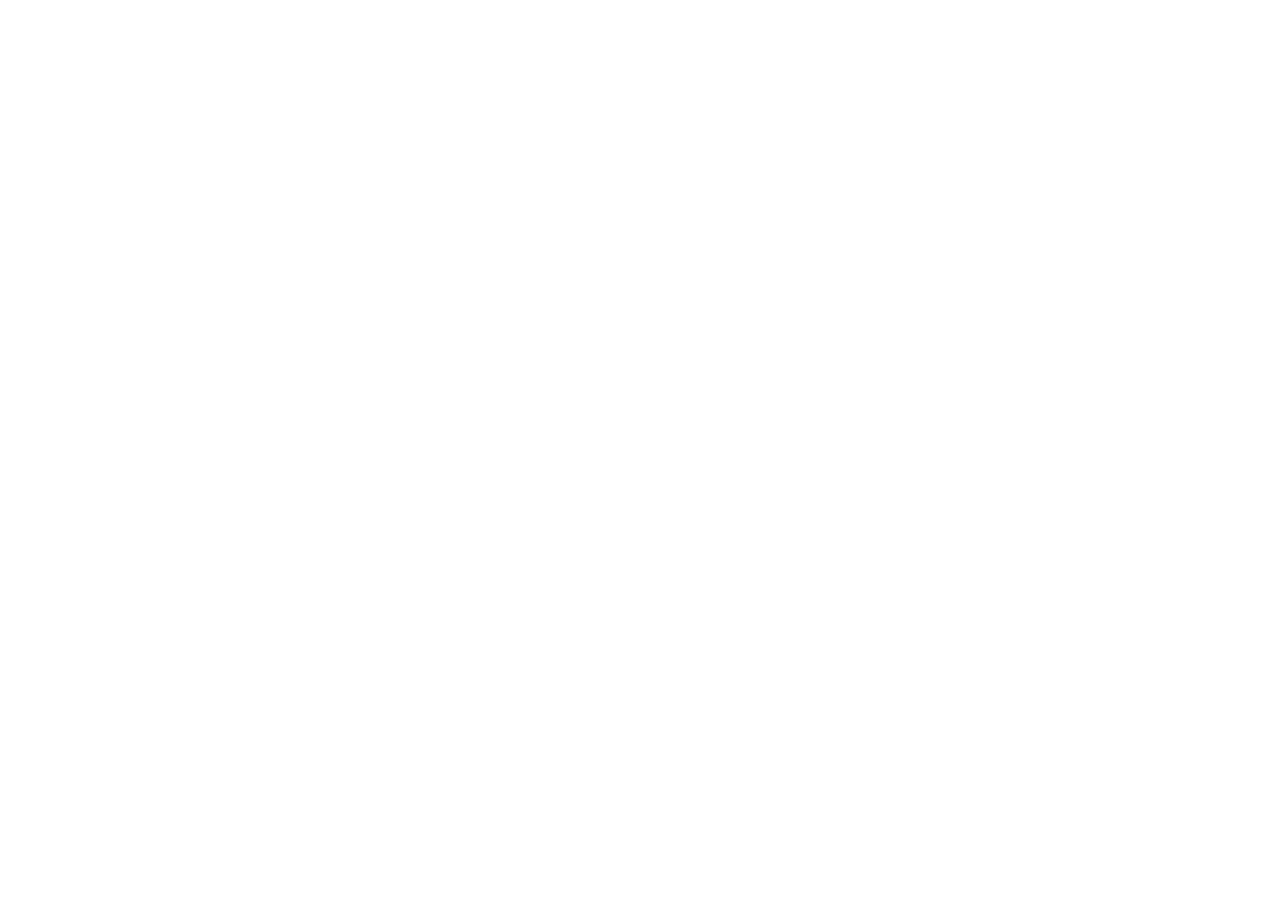
==== index.html @ f0f082a5 "spck" ====
<!DOCTYPE html>
<html lang="en">

<head>
    <meta charset="UTF-8">
    <meta name="viewport" content="width=device-width, initial-scale=1.0">
    <title>Document</title>
</head>

<body>
    <div>

    </div>
</body>

</html>
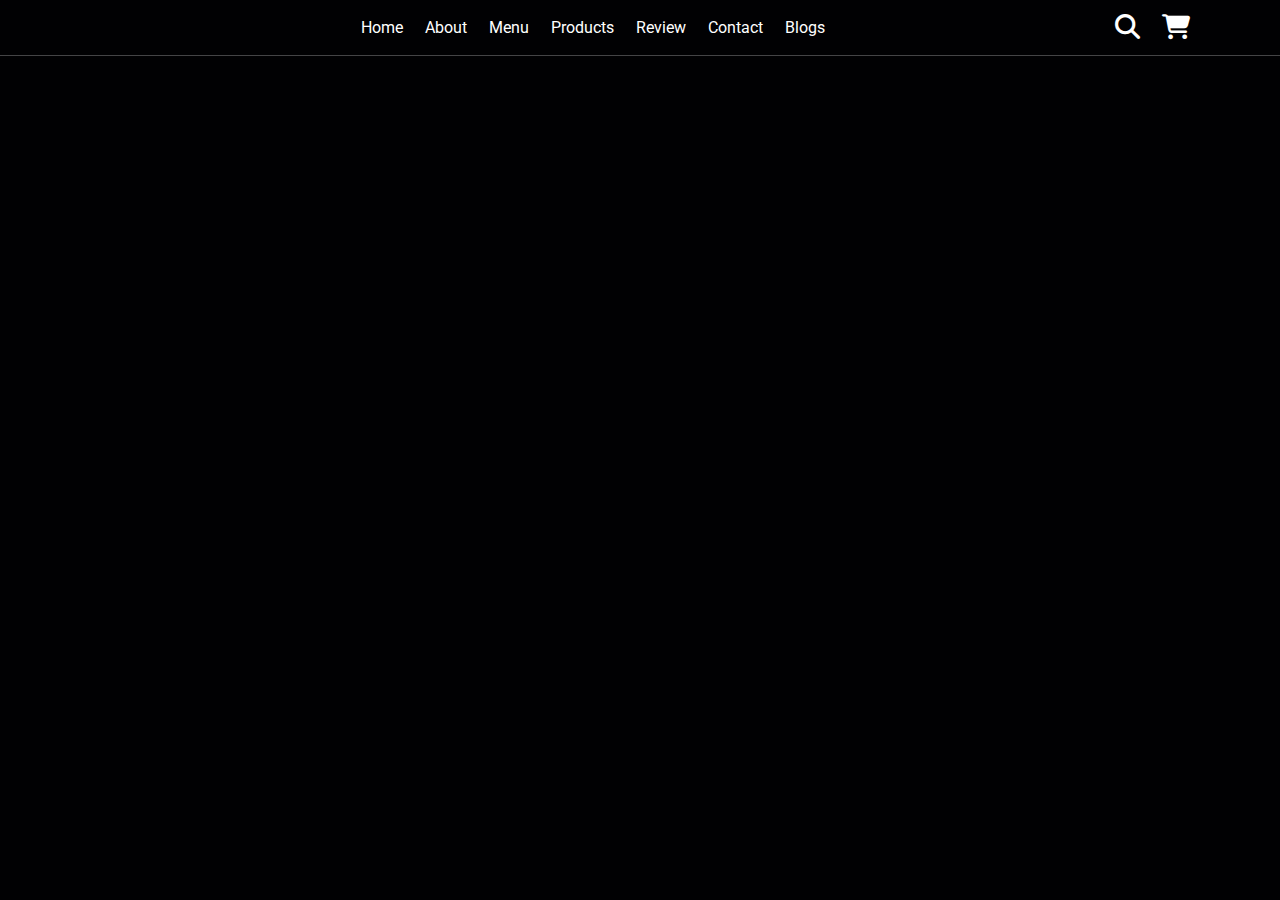
==== commit 16f14eb7: "spck" ====
--- a/index.html
+++ b/index.html
@@ -5,12 +5,70 @@
     <meta charset="UTF-8">
     <meta name="viewport" content="width=device-width, initial-scale=1.0">
     <title>Document</title>
+    <link rel="stylesheet" href="https://cdnjs.cloudflare.com/ajax/libs/font-awesome/6.4.2/css/all.min.css">
+    <link rel="stylesheet" href="/styles/index.css">
 </head>
 
 <body>
-    <div>
-
-    </div>
+    <header class="header">
+        <a href="#" class="logo">
+            <img src="#" alt="">
+        </a>
+        <nav class="navbar">
+            <a href="#home">home</a>
+            <a href="#about">about</a>
+            <a href="#menu">menu</a>
+            <a href="#products">products</a>
+            <a href="#review">review</a>
+            <a href="#contact">contact</a>
+            <a href="#blogs">blogs</a>
+        </nav>
+        <div class="icons">
+            <div class="fas fa-search" id="search-btn"></div>
+            <div class="fas fa-shopping-cart" id="cart-btn"></div>
+            <div class="fas fa-bars" id="menu-btn"></div>
+        </div>
+        <div class="search-form">
+            <input type="search" id="search-box" placeholder="search here...">
+            <label for="search-box" class="fas fa-search"></label>
+        </div>
+        <div class="cart-items-container">
+            <div class="cart-items">
+                <span class="fas fa-times"></span>
+                <img src="/images/" alt="">
+                <div class="content">
+                    <h3>cart item 01</h3>
+                    <div class="price">$15.99/-</div>
+                </div>
+            </div>
+            <div class="cart-items">
+                <span class="fas fa-times"></span>
+                <img src="#" alt="">
+                <div class="content">
+                    <h3>cart item 02</h3>
+                    <div class="price">$15.99/-</div>
+                </div>
+            </div>
+            <div class="cart-items">
+                <span class="fas fa-times"></span>
+                <img src="#" alt="">
+                <div class="content">
+                    <h3>cart item 03</h3>
+                    <div class="price">$15.99/-</div>
+                </div>
+            </div>
+            <div class="cart-items">
+                <span class="fas fa-times"></span>
+                <img src="#" alt="">
+                <div class="content">
+                    <h3>cart item 04</h3>
+                    <div class="price">$15.99/-</div>
+                </div>
+            </div>
+            <a href="#" class="btn">checkout now</a>
+        </div>
+    </header>
+    <script src="/js/main.js"></script>
 </body>
 
 </html>--- a/styles/index.css
+++ b/styles/index.css
@@ -0,0 +1,238 @@
+@import url('https://fonts.googleapis.com/css2?family=Nunito:wght@200;300;400;600;700&family=Roboto:wght@100;300;400;500;700&display=swap');
+
+:root {
+    --main-color: #d3ad7f;
+    --black: #13131a;
+    --bg: #010103;
+    --border: 1px solid rgba(225, 225, 225, .3);
+}
+
+* {
+    font-family: 'Roboto', sans-serif;
+    margin: 0;
+    padding: 0;
+    box-sizing: border-box;
+    outline: none;
+    border: none;
+    text-decoration: none;
+    text-transform: capitalize;
+    transition: .2s linear;
+}
+
+html {
+    font-size: 62.5%;
+    overflow-x: hidden;
+    scroll-padding-top: 9rem;
+    scroll-behavior: smooth;
+}
+
+html::-webkit-scrollbar {
+    width: .8rem;
+}
+
+html::-webkit-scrollbar-track {
+    background: transparent;
+}
+
+html::-webkit-scrollbar-thumb {
+    background: #fff;
+    border-radius: 5rem;
+}
+
+body {
+    background: var(--bg);
+}
+
+.btn {
+    margin-top: 1rem;
+    display: inline-block;
+    padding: .9rem 3rem;
+    font-size: 1.7rem;
+    color: #fff;
+    background: var(--main-color);
+    cursor: pointer;
+}
+
+.btn:hover {
+    letter-spacing: .2rem;
+}
+
+.header {
+    background: var(--bg);
+    display: flex;
+    align-items: center;
+    justify-content: space-between;
+    padding: 1.5rem 7%;
+    border-bottom: var(--border);
+    position: fixed;
+    top: 0;
+    left: 0;
+    right: 0;
+    z-index: 1000;
+}
+
+.header .logo img {
+    height: 6rem;
+}
+
+
+.header .navbar a {
+    margin: 0 1rem;
+    font-size: 1.6rem;
+    color: #fff;
+}
+
+.header .navbar a:hover {
+    color: var(--main-color);
+    border-bottom: .1rem solid var(--main-color);
+    padding-bottom: .5rem;
+}
+
+.header .icons div {
+    color: #fff;
+    cursor: pointer;
+    font-size: 2.5rem;
+    margin-left: 2rem;
+}
+
+.header .icons div:hover {
+    color: var(--main-color);
+}
+
+#menu-btn {
+    display: none;
+}
+
+.header .search-form {
+    position: absolute;
+    top: 115%;
+    right: 7%;
+    background: #fff;
+    width: 50rem;
+    height: 5rem;
+    display: flex;
+    align-items: center;
+    transform: scaleY(0);
+    transform-origin: top;
+}
+
+.header .search-form.active {
+    transform: scaleY(1);
+}
+
+.header .search-form input {
+    height: 100%;
+    width: 100%;
+    font-size: 1.6rem;
+    color: var(--black);
+    padding: 1rem;
+    text-transform: none;
+}
+
+.header .search-form label {
+    cursor: pointer;
+    font-size: 2.2rem;
+    margin-right: 1.5rem;
+    color: var(--black);
+}
+
+.header .search-form label:hover {
+    color: var(--main-color);
+}
+
+.header .cart-items-container {
+    position: absolute;
+    top: 100%;
+    right: -100%;
+    height: calc(100vh - 9.5rem);
+    width: 35rem;
+    background: #fff;
+    padding: 0 1.5rem;
+}
+
+.header .cart-items-container.active {
+    right: 0;
+}
+
+.header .cart-items-container .cart-item {
+    position: relative;
+    margin: 2rem 0;
+    display: flex;
+    align-items: center;
+    gap: 1.5rem;
+}
+
+.header .cart-items-container .cart-item .fa-times {
+    position: absolute;
+    top: 1rem;
+    right: 1rem;
+    font-size: 2rem;
+    cursor: pointer;
+    color: var(--black);
+}
+
+.header .cart-items-container .cart-item .fa-times:hover {
+    color: var(--main-color);
+}
+
+.header .cart-items-container .cart-item img {
+    height: 7rem;
+}
+
+.header .cart-items-container .cart-item .content h3 {
+    font-size: 2rem;
+    color: var(--black);
+    padding-bottom: .5rem;
+}
+
+.header .cart-items-container .cart-item .content .price {
+    font-size: 1.5rem;
+    color: var(--main-color);
+}
+
+.header .cart-items-container .btn {
+    width: 100%;
+    text-align: center;
+}
+
+@media (max-width:991px) {
+    html {
+        font-size: 55%;
+    }
+
+    .header {
+        padding: 1.5rem 2rem;
+    }
+}
+
+@media (max-width:991px) {
+    #menu-btn {
+        display: inline-block;
+    }
+
+    .header .navbar {
+        position: absolute;
+        top: 100%;
+        right: -100%;
+        background: #fff;
+        width: 30rem;
+        height: calc(100vh - 9.5rem);
+    }
+
+    .header .navbar.active {
+        right: 0;
+    }
+
+    .header .navbar a {
+        color: var(--black);
+        display: block;
+        margin: 1.5rem;
+        padding: .5rem;
+        font-size: 2rem;
+    }
+
+    .header .search-form {
+        width: 90%;
+        right: 2rem;
+    }
+}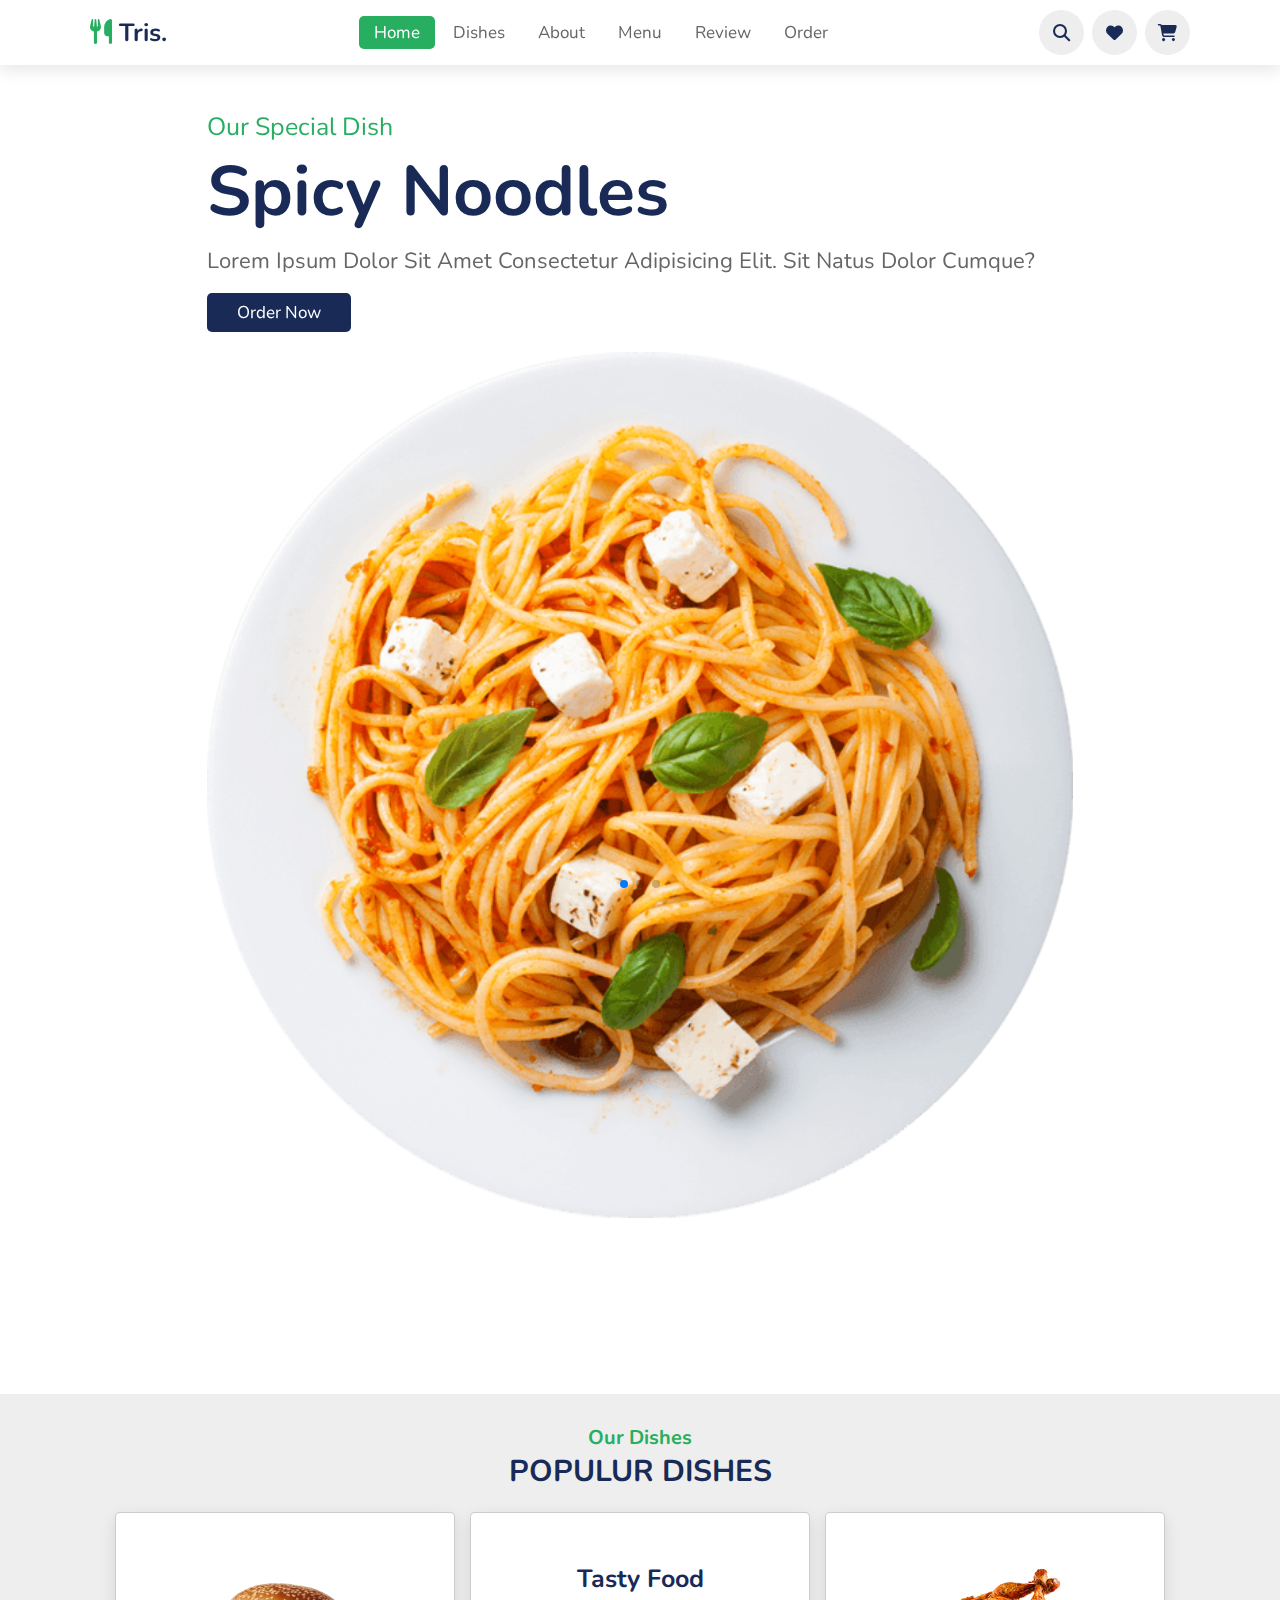
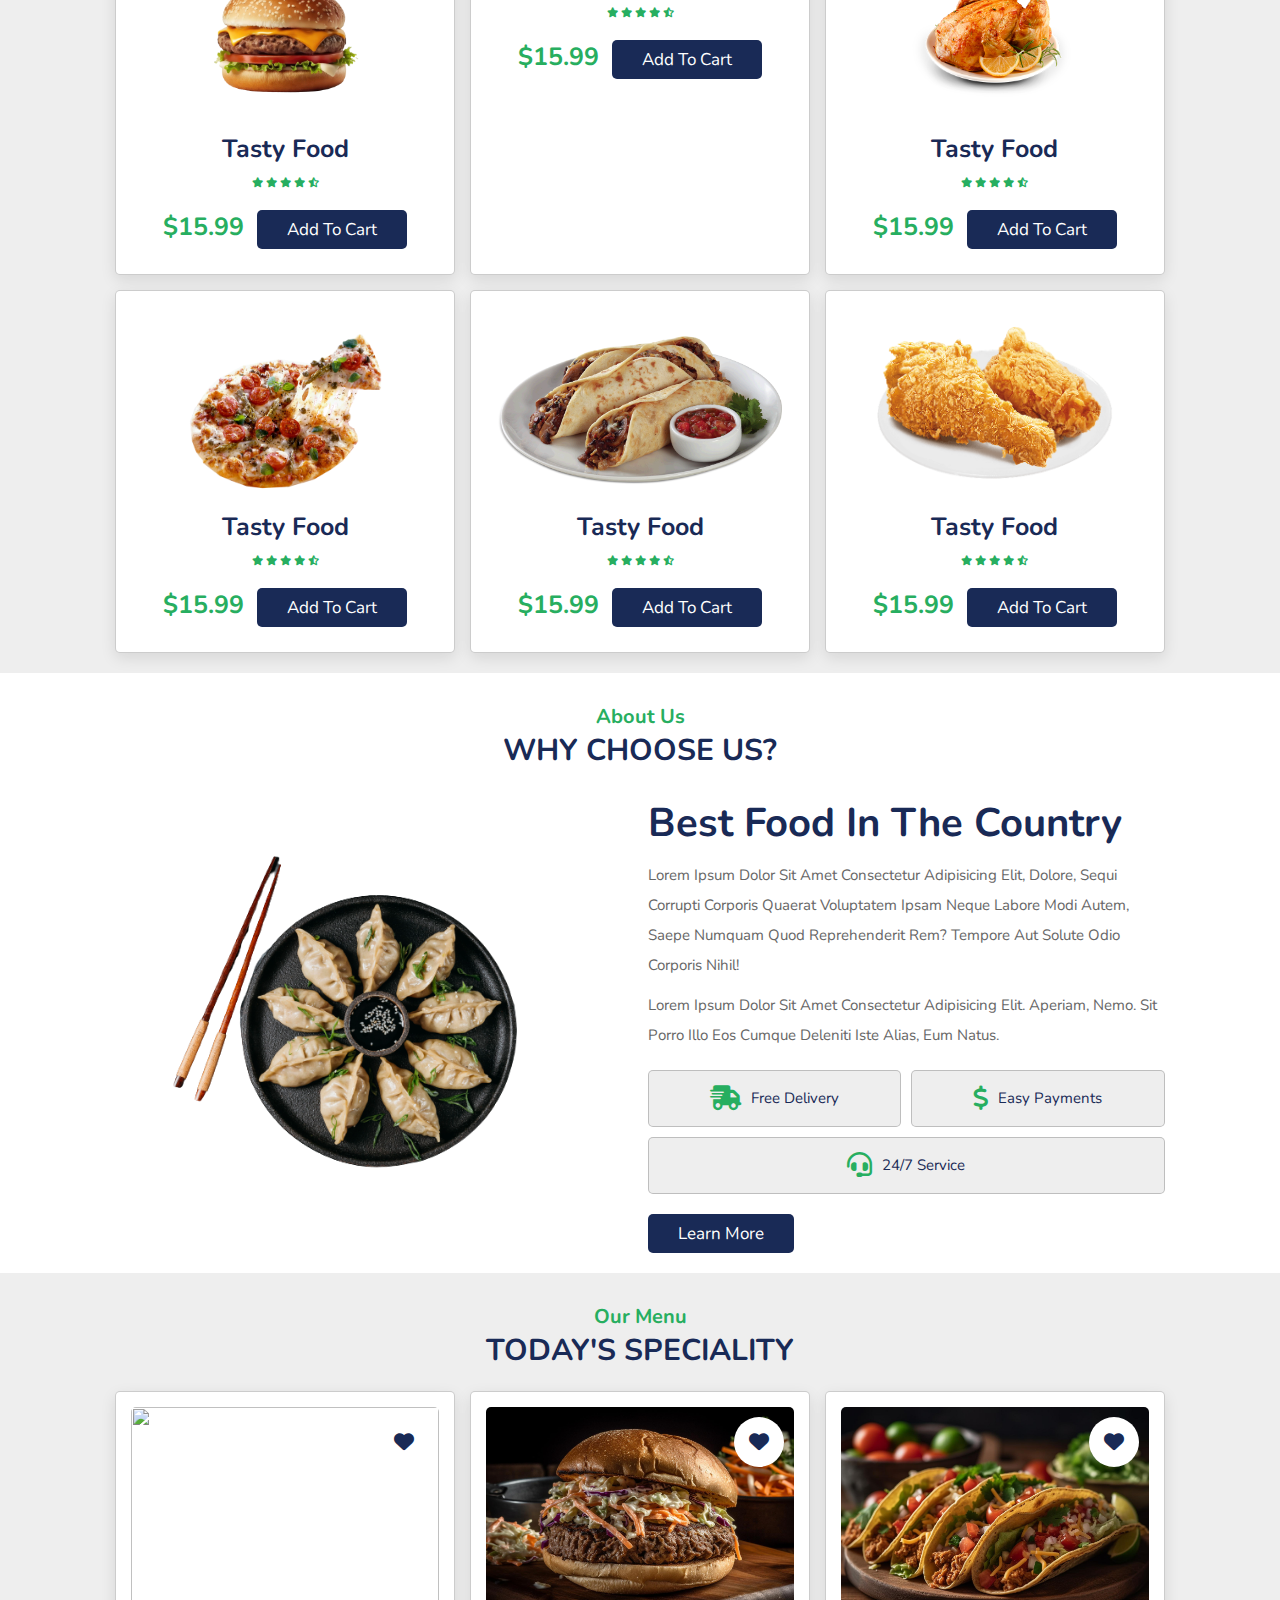
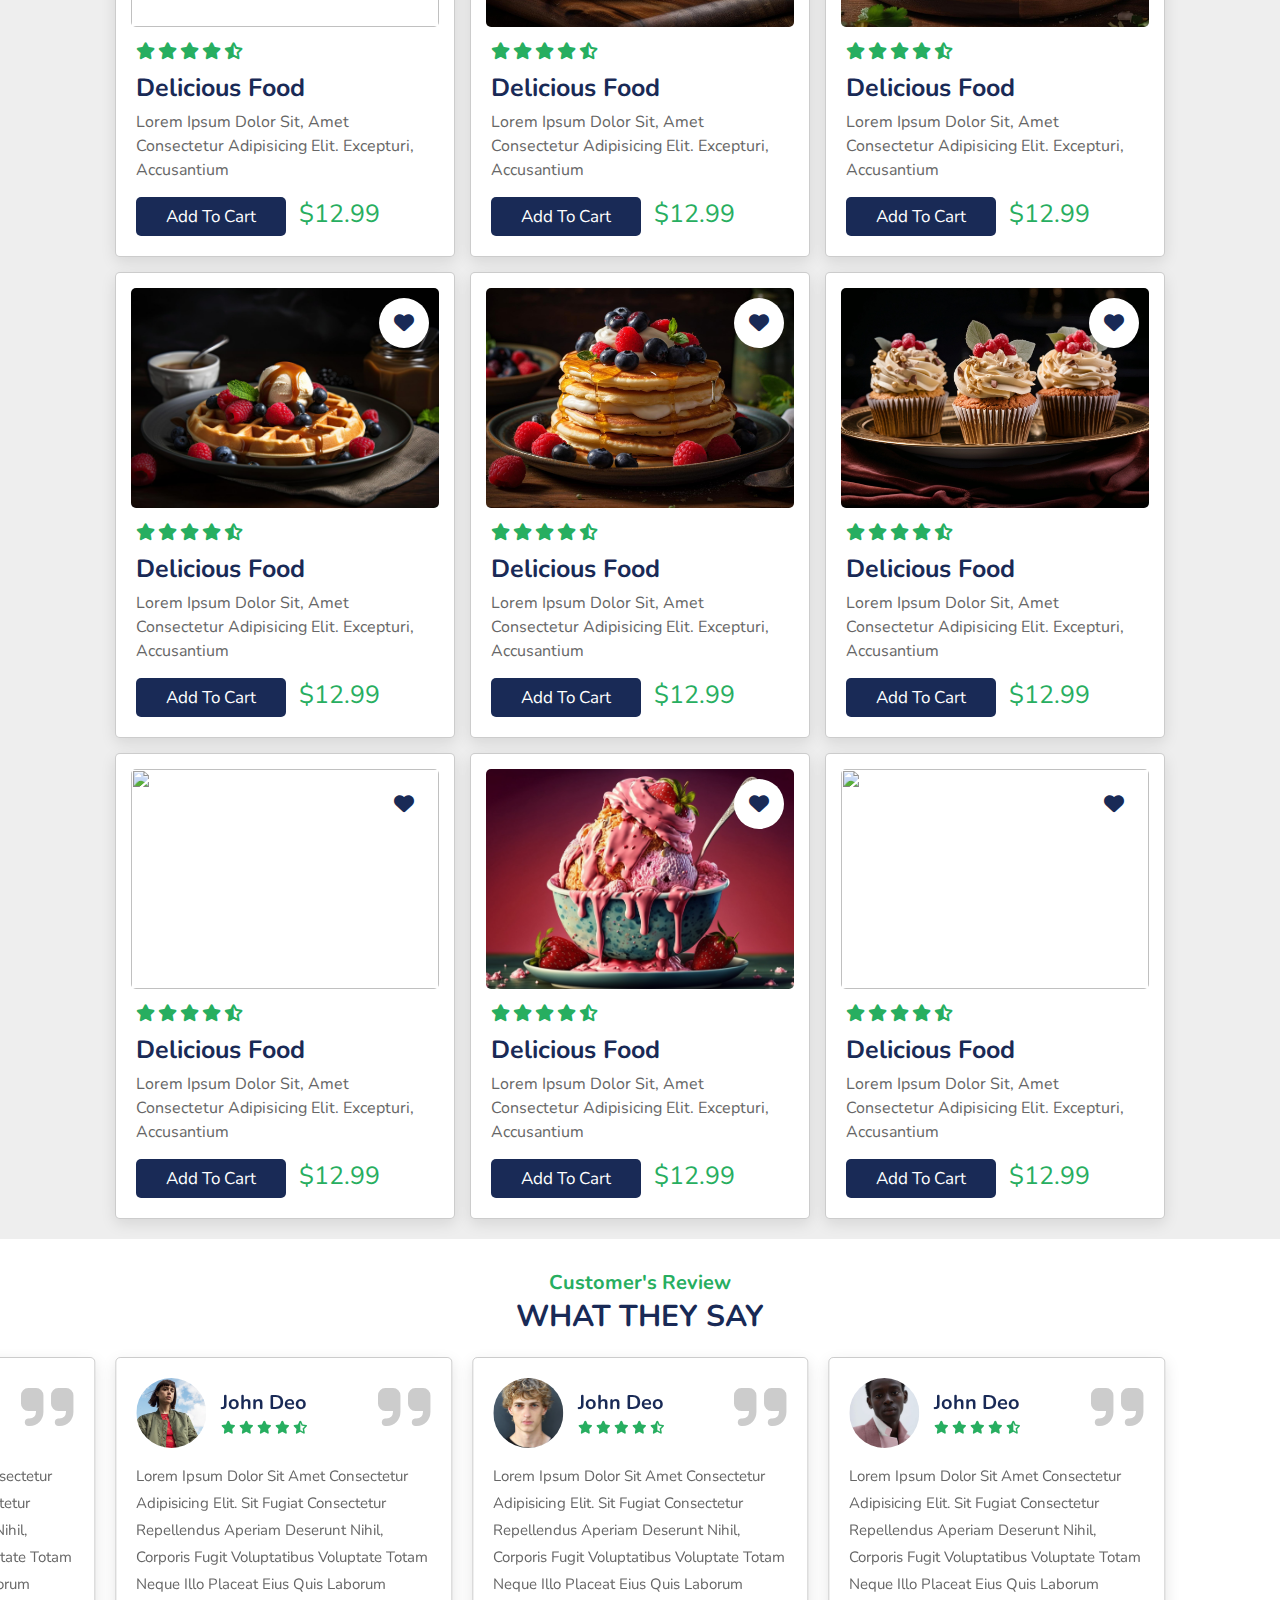
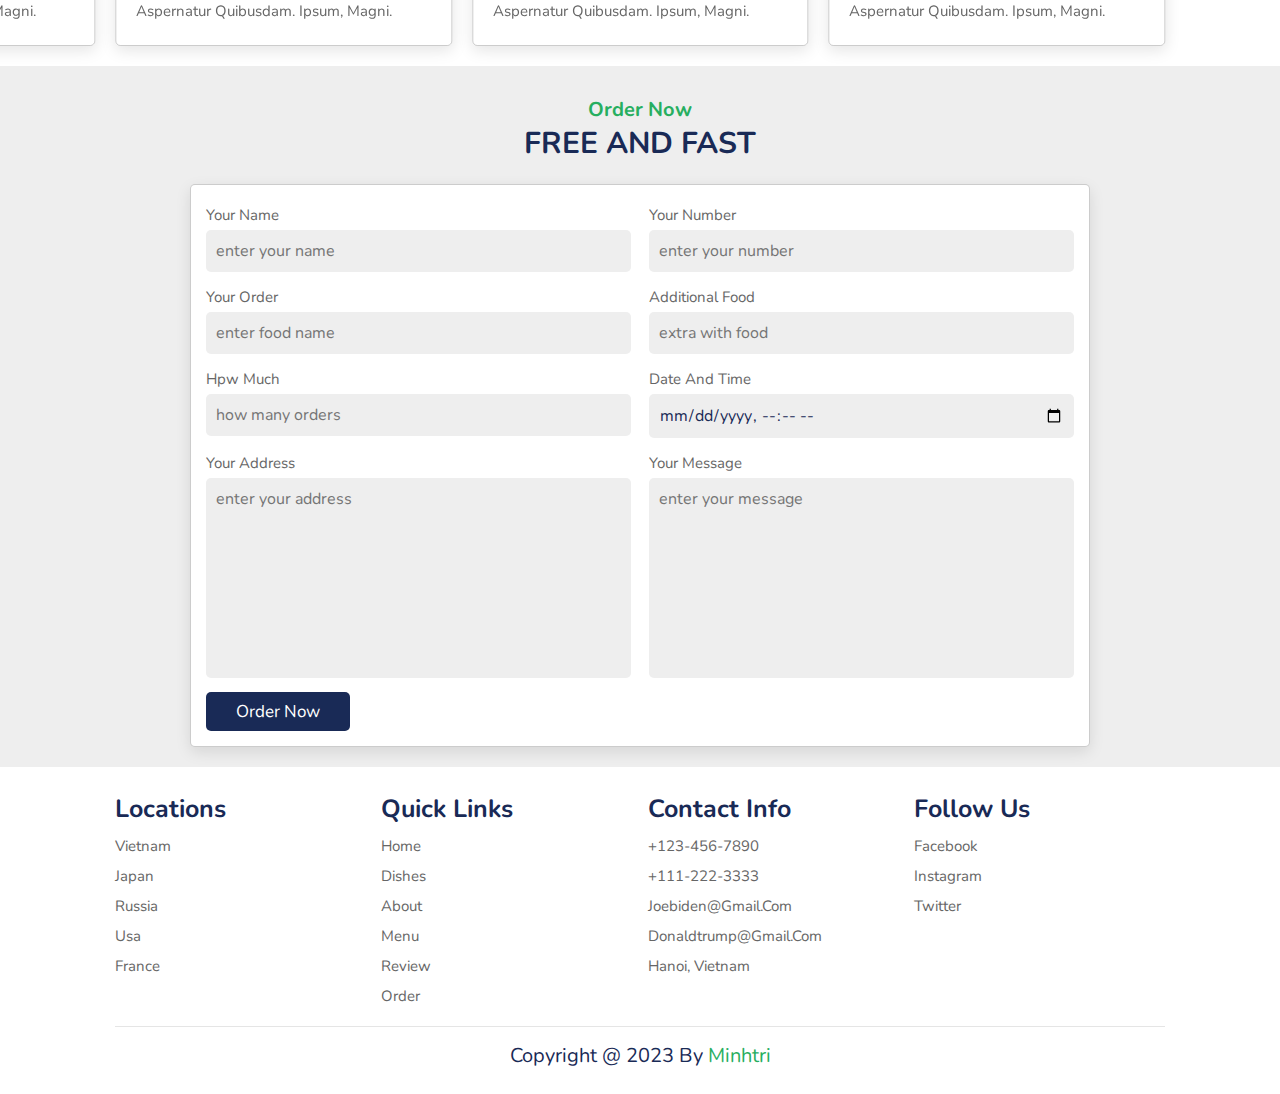
==== commit ae5a714c: "spck" ====
--- a/index.html
+++ b/index.html
@@ -6,68 +6,581 @@
     <meta name="viewport" content="width=device-width, initial-scale=1.0">
     <title>Document</title>
     <link rel="stylesheet" href="https://cdnjs.cloudflare.com/ajax/libs/font-awesome/6.4.2/css/all.min.css">
-    <link rel="stylesheet" href="/styles/index.css">
+    <link rel="stylesheet" href="./styles/index.css">
+    <link rel="stylesheet" href="https://cdn.jsdelivr.net/npm/swiper@10/swiper-bundle.min.css" />
 </head>
 
 <body>
     <header class="header">
-        <a href="#" class="logo">
-            <img src="#" alt="">
-        </a>
+        <a href="#" class="logo"><i class="fas fa-utensils"></i> tris.</a>
         <nav class="navbar">
-            <a href="#home">home</a>
+            <a class="active" href="#home">home</a>
+            <a href="#dishes">dishes</a>
             <a href="#about">about</a>
             <a href="#menu">menu</a>
-            <a href="#products">products</a>
             <a href="#review">review</a>
-            <a href="#contact">contact</a>
-            <a href="#blogs">blogs</a>
+            <a href="#order">order</a>
         </nav>
         <div class="icons">
-            <div class="fas fa-search" id="search-btn"></div>
-            <div class="fas fa-shopping-cart" id="cart-btn"></div>
-            <div class="fas fa-bars" id="menu-btn"></div>
-        </div>
-        <div class="search-form">
-            <input type="search" id="search-box" placeholder="search here...">
-            <label for="search-box" class="fas fa-search"></label>
-        </div>
-        <div class="cart-items-container">
-            <div class="cart-items">
-                <span class="fas fa-times"></span>
-                <img src="/images/" alt="">
-                <div class="content">
-                    <h3>cart item 01</h3>
-                    <div class="price">$15.99/-</div>
-                </div>
-            </div>
-            <div class="cart-items">
-                <span class="fas fa-times"></span>
-                <img src="#" alt="">
-                <div class="content">
-                    <h3>cart item 02</h3>
-                    <div class="price">$15.99/-</div>
-                </div>
-            </div>
-            <div class="cart-items">
-                <span class="fas fa-times"></span>
-                <img src="#" alt="">
-                <div class="content">
-                    <h3>cart item 03</h3>
-                    <div class="price">$15.99/-</div>
-                </div>
-            </div>
-            <div class="cart-items">
-                <span class="fas fa-times"></span>
-                <img src="#" alt="">
-                <div class="content">
-                    <h3>cart item 04</h3>
-                    <div class="price">$15.99/-</div>
-                </div>
-            </div>
-            <a href="#" class="btn">checkout now</a>
-        </div>
+            <i class="fas fa-bars" id="menu-bars"></i>
+            <i class="fas fa-search" id="search-icon"></i>
+            <a href="#" class="fas fa-heart"></a>
+            <a href="./login.html" class="fas fa-shopping-cart"></a>
+        </div>
+
     </header>
+    <form action="" id="search-form">
+        <input type="search" placeholder="search here..." name="" id="search-box">
+        <label for="search-box" class="fas fa-search"></label>
+        <i class="fas fa-times" id="close"></i>
+    </form>
+    <section class="home" id="home">
+        <div class="swiper-container home-slider">
+            <div class="swiper-wrapper wrapper">
+                <div class="swiper-slide slide">
+                    <div class="content">
+                        <span>our special dish</span>
+                        <h3>spicy noodles</h3>
+                        <p>lorem ipsum dolor sit amet consectetur adipisicing elit. sit natus dolor cumque?</p>
+                        <a href="#" class="btn">order now</a>
+                    </div>
+                    <div class="image">
+                        <img src="./images/home-img-1.png" alt="">
+                    </div>
+                </div>
+
+                <div class="swiper-slide slide">
+                    <div class="content">
+                        <span>our special dish</span>
+                        <h3>fried chicken</h3>
+                        <p>lorem ipsum dolor sit amet consectetur adipisicing elit. sit natus dolor cumque?</p>
+                        <a href="#" class="btn">order now</a>
+                    </div>
+                    <div class="image">
+                        <img src="./images/home-img-2.png" alt="">
+                    </div>
+                </div>
+
+                <div class="swiper-slide slide">
+                    <div class="content">
+                        <span>our special dish</span>
+                        <h3>hot pizza</h3>
+                        <p>lorem ipsum dolor sit amet consectetur adipisicing elit. sit natus dolor cumque?</p>
+                        <a href="#" class="btn">order now</a>
+                    </div>
+                    <div class="image">
+                        <img src="./images/home-img-3.png" alt="">
+                    </div>
+                </div>
+            </div>
+            <div class="swiper-pagination"></div>
+        </div>
+    </section>
+    <section class="dishes" id="dishes">
+        <h3 class="sub-heading"> our dishes </h3>
+        <h1 class="heading"> populur dishes </h1>
+        <div class="box-container">
+            <div class="box">
+                <a href="#" class="fas fa-heart"></a>
+                <a href="#" class="fas fa-eye"></a>
+                <img src="./images/dish-1.png" alt="">
+                <h3>tasty food</h3>
+                <div class="stars">
+                    <i class="fas fa-star"></i>
+                    <i class="fas fa-star"></i>
+                    <i class="fas fa-star"></i>
+                    <i class="fas fa-star"></i>
+                    <i class="fas fa-star-half-alt"></i>
+                </div>
+                <span>$15.99</span>
+                <a href="#" class="btn">add to cart</a>
+            </div>
+            <div class="box">
+                <a href="#" class="fas fa-heart"></a>
+                <a href="#" class="fas fa-eye"></a>
+                <img src="./images/dish-2.png" alt="">
+                <h3>tasty food</h3>
+                <div class="stars">
+                    <i class="fas fa-star"></i>
+                    <i class="fas fa-star"></i>
+                    <i class="fas fa-star"></i>
+                    <i class="fas fa-star"></i>
+                    <i class="fas fa-star-half-alt"></i>
+                </div>
+                <span>$15.99</span>
+                <a href="#" class="btn">add to cart</a>
+            </div>
+            <div class="box">
+                <a href="#" class="fas fa-heart"></a>
+                <a href="#" class="fas fa-eye"></a>
+                <img src="./images/dish-3.png" alt="">
+                <h3>tasty food</h3>
+                <div class="stars">
+                    <i class="fas fa-star"></i>
+                    <i class="fas fa-star"></i>
+                    <i class="fas fa-star"></i>
+                    <i class="fas fa-star"></i>
+                    <i class="fas fa-star-half-alt"></i>
+                </div>
+                <span>$15.99</span>
+                <a href="#" class="btn">add to cart</a>
+            </div>
+            <div class="box">
+                <a href="#" class="fas fa-heart"></a>
+                <a href="#" class="fas fa-eye"></a>
+                <img src="./images/dish-4.png" alt="">
+                <h3>tasty food</h3>
+                <div class="stars">
+                    <i class="fas fa-star"></i>
+                    <i class="fas fa-star"></i>
+                    <i class="fas fa-star"></i>
+                    <i class="fas fa-star"></i>
+                    <i class="fas fa-star-half-alt"></i>
+                </div>
+                <span>$15.99</span>
+                <a href="#" class="btn">add to cart</a>
+            </div>
+            <div class="box">
+                <a href="#" class="fas fa-heart"></a>
+                <a href="#" class="fas fa-eye"></a>
+                <img src="./images/dish-5.png" alt="">
+                <h3>tasty food</h3>
+                <div class="stars">
+                    <i class="fas fa-star"></i>
+                    <i class="fas fa-star"></i>
+                    <i class="fas fa-star"></i>
+                    <i class="fas fa-star"></i>
+                    <i class="fas fa-star-half-alt"></i>
+                </div>
+                <span>$15.99</span>
+                <a href="#" class="btn">add to cart</a>
+            </div>
+            <div class="box">
+                <a href="#" class="fas fa-heart"></a>
+                <a href="#" class="fas fa-eye"></a>
+                <img src="./images/dish-6.png" alt="">
+                <h3>tasty food</h3>
+                <div class="stars">
+                    <i class="fas fa-star"></i>
+                    <i class="fas fa-star"></i>
+                    <i class="fas fa-star"></i>
+                    <i class="fas fa-star"></i>
+                    <i class="fas fa-star-half-alt"></i>
+                </div>
+                <span>$15.99</span>
+                <a href="#" class="btn">add to cart</a>
+            </div>
+        </div>
+    </section>
+    <section class="about" id="about">
+        <h3 class="sub-heading"> about us </h3>
+        <h1 class="heading"> why choose us? </h1>
+        <div class="row">
+            <div class="image">
+                <img src="./images/about-img.png" alt="">
+            </div>
+            <div class="content">
+                <h3>best food in the country</h3>
+                <p>lorem ipsum dolor sit amet consectetur adipisicing elit, dolore, sequi corrupti
+                    corporis quaerat voluptatem ipsam neque labore modi autem, saepe numquam quod
+                    reprehenderit rem? tempore aut solute odio corporis nihil!
+                </p>
+                <p>lorem ipsum dolor sit amet consectetur adipisicing elit. aperiam, nemo. sit
+                    porro illo eos cumque deleniti iste alias, eum natus.
+                </p>
+                <div class="icons-container">
+                    <div class="icons">
+                        <i class="fas fa-shipping-fast"></i>
+                        <span>free delivery</span>
+                    </div>
+                    <div class="icons">
+                        <i class="fas fa-dollar-sign"></i>
+                        <span>easy payments</span>
+                    </div>
+                    <div class="icons">
+                        <i class="fas fa-headset"></i>
+                        <span>24/7 service</span>
+                    </div>
+                </div>
+                <a href="#" class="btn">learn more</a>
+            </div>
+        </div>
+    </section>
+    <section class="menu" id="menu">
+        <h3 class="sub-heading"> our menu </h3>
+        <h1 class="heading"> today's speciality </h1>
+        <div class="box-container">
+            <div class="box">
+                <div class="image">
+                    <img src="./images/menu-1.jpg" alt="">
+                    <a href="#" class="fas fa-heart"></a>
+                </div>
+                <div class="content">
+                    <div class="stars">
+                        <i class="fas fa-star"></i>
+                        <i class="fas fa-star"></i>
+                        <i class="fas fa-star"></i>
+                        <i class="fas fa-star"></i>
+                        <i class="fas fa-star-half-alt"></i>
+                    </div>
+                    <h3>delicious food</h3>
+                    <p>lorem ipsum dolor sit, amet consectetur adipisicing elit. excepturi,
+                        accusantium
+                    </p>
+                    <a href="#" class="btn">add to cart</a>
+                    <span class="price">$12.99</span>
+                </div>
+            </div>
+            <div class="box">
+                <div class="image">
+                    <img src="./images/menu-2.jpg" alt="">
+                    <a href="#" class="fas fa-heart"></a>
+                </div>
+                <div class="content">
+                    <div class="stars">
+                        <i class="fas fa-star"></i>
+                        <i class="fas fa-star"></i>
+                        <i class="fas fa-star"></i>
+                        <i class="fas fa-star"></i>
+                        <i class="fas fa-star-half-alt"></i>
+                    </div>
+                    <h3>delicious food</h3>
+                    <p>lorem ipsum dolor sit, amet consectetur adipisicing elit. excepturi,
+                        accusantium
+                    </p>
+                    <a href="#" class="btn">add to cart</a>
+                    <span class="price">$12.99</span>
+                </div>
+            </div>
+            <div class="box">
+                <div class="image">
+                    <img src="./images/menu-3.jpg" alt="">
+                    <a href="#" class="fas fa-heart"></a>
+                </div>
+                <div class="content">
+                    <div class="stars">
+                        <i class="fas fa-star"></i>
+                        <i class="fas fa-star"></i>
+                        <i class="fas fa-star"></i>
+                        <i class="fas fa-star"></i>
+                        <i class="fas fa-star-half-alt"></i>
+                    </div>
+                    <h3>delicious food</h3>
+                    <p>lorem ipsum dolor sit, amet consectetur adipisicing elit. excepturi,
+                        accusantium
+                    </p>
+                    <a href="#" class="btn">add to cart</a>
+                    <span class="price">$12.99</span>
+                </div>
+            </div>
+            <div class="box">
+                <div class="image">
+                    <img src="./images/menu-4.jpg" alt="">
+                    <a href="#" class="fas fa-heart"></a>
+                </div>
+                <div class="content">
+                    <div class="stars">
+                        <i class="fas fa-star"></i>
+                        <i class="fas fa-star"></i>
+                        <i class="fas fa-star"></i>
+                        <i class="fas fa-star"></i>
+                        <i class="fas fa-star-half-alt"></i>
+                    </div>
+                    <h3>delicious food</h3>
+                    <p>lorem ipsum dolor sit, amet consectetur adipisicing elit. excepturi,
+                        accusantium
+                    </p>
+                    <a href="#" class="btn">add to cart</a>
+                    <span class="price">$12.99</span>
+                </div>
+            </div>
+            <div class="box">
+                <div class="image">
+                    <img src="./images/menu-5.jpg" alt="">
+                    <a href="#" class="fas fa-heart"></a>
+                </div>
+                <div class="content">
+                    <div class="stars">
+                        <i class="fas fa-star"></i>
+                        <i class="fas fa-star"></i>
+                        <i class="fas fa-star"></i>
+                        <i class="fas fa-star"></i>
+                        <i class="fas fa-star-half-alt"></i>
+                    </div>
+                    <h3>delicious food</h3>
+                    <p>lorem ipsum dolor sit, amet consectetur adipisicing elit. excepturi,
+                        accusantium
+                    </p>
+                    <a href="#" class="btn">add to cart</a>
+                    <span class="price">$12.99</span>
+                </div>
+            </div>
+            <div class="box">
+                <div class="image">
+                    <img src="./images/menu-6.jpg" alt="">
+                    <a href="#" class="fas fa-heart"></a>
+                </div>
+                <div class="content">
+                    <div class="stars">
+                        <i class="fas fa-star"></i>
+                        <i class="fas fa-star"></i>
+                        <i class="fas fa-star"></i>
+                        <i class="fas fa-star"></i>
+                        <i class="fas fa-star-half-alt"></i>
+                    </div>
+                    <h3>delicious food</h3>
+                    <p>lorem ipsum dolor sit, amet consectetur adipisicing elit. excepturi,
+                        accusantium
+                    </p>
+                    <a href="#" class="btn">add to cart</a>
+                    <span class="price">$12.99</span>
+                </div>
+            </div>
+            <div class="box">
+                <div class="image">
+                    <img src="./images/menu-7.jpg" alt="">
+                    <a href="#" class="fas fa-heart"></a>
+                </div>
+                <div class="content">
+                    <div class="stars">
+                        <i class="fas fa-star"></i>
+                        <i class="fas fa-star"></i>
+                        <i class="fas fa-star"></i>
+                        <i class="fas fa-star"></i>
+                        <i class="fas fa-star-half-alt"></i>
+                    </div>
+                    <h3>delicious food</h3>
+                    <p>lorem ipsum dolor sit, amet consectetur adipisicing elit. excepturi,
+                        accusantium
+                    </p>
+                    <a href="#" class="btn">add to cart</a>
+                    <span class="price">$12.99</span>
+                </div>
+            </div>
+            <div class="box">
+                <div class="image">
+                    <img src="./images/menu-8.jpg" alt="">
+                    <a href="#" class="fas fa-heart"></a>
+                </div>
+                <div class="content">
+                    <div class="stars">
+                        <i class="fas fa-star"></i>
+                        <i class="fas fa-star"></i>
+                        <i class="fas fa-star"></i>
+                        <i class="fas fa-star"></i>
+                        <i class="fas fa-star-half-alt"></i>
+                    </div>
+                    <h3>delicious food</h3>
+                    <p>lorem ipsum dolor sit, amet consectetur adipisicing elit. excepturi,
+                        accusantium
+                    </p>
+                    <a href="#" class="btn">add to cart</a>
+                    <span class="price">$12.99</span>
+                </div>
+            </div>
+            <div class="box">
+                <div class="image">
+                    <img src="./images/menu-9.jpg" alt="">
+                    <a href="#" class="fas fa-heart"></a>
+                </div>
+                <div class="content">
+                    <div class="stars">
+                        <i class="fas fa-star"></i>
+                        <i class="fas fa-star"></i>
+                        <i class="fas fa-star"></i>
+                        <i class="fas fa-star"></i>
+                        <i class="fas fa-star-half-alt"></i>
+                    </div>
+                    <h3>delicious food</h3>
+                    <p>lorem ipsum dolor sit, amet consectetur adipisicing elit. excepturi,
+                        accusantium
+                    </p>
+                    <a href="#" class="btn">add to cart</a>
+                    <span class="price">$12.99</span>
+                </div>
+            </div>
+        </div>
+    </section>
+    <section class="review" id="review">
+        <h3 class="sub-heading"> customer's review </h3>
+        <h1 class="heading"> what they say </h1>
+        <div class="swiper-container review-slider">
+            <div class="swiper-wrapper">
+                <div class="swiper-slide slide">
+                    <i class="fas fa-quote-right"></i>
+                    <div class="user">
+                        <img src="./images/pic-1.jpg" alt="">
+                        <div class="user-info">
+                            <h3>john deo</h3>
+                            <div class="stars">
+                                <i class="fas fa-star"></i>
+                                <i class="fas fa-star"></i>
+                                <i class="fas fa-star"></i>
+                                <i class="fas fa-star"></i>
+                                <i class="fas fa-star-half-alt"></i>
+                            </div>
+                        </div>
+                    </div>
+                    <p>Lorem ipsum dolor sit amet consectetur adipisicing elit. sit fugiat
+                        consectetur repellendus aperiam deserunt nihil, corporis fugit voluptatibus
+                        voluptate totam neque illo placeat eius quis laborum aspernatur quibusdam.
+                        ipsum, magni.
+                    </p>
+                </div>
+                <div class="swiper-slide slide">
+                    <i class="fas fa-quote-right"></i>
+                    <div class="user">
+                        <img src="./images/pic-2.jpg" alt="">
+                        <div class="user-info">
+                            <h3>john deo</h3>
+                            <div class="stars">
+                                <i class="fas fa-star"></i>
+                                <i class="fas fa-star"></i>
+                                <i class="fas fa-star"></i>
+                                <i class="fas fa-star"></i>
+                                <i class="fas fa-star-half-alt"></i>
+                            </div>
+                        </div>
+                    </div>
+                    <p>Lorem ipsum dolor sit amet consectetur adipisicing elit. sit fugiat
+                        consectetur repellendus aperiam deserunt nihil, corporis fugit voluptatibus
+                        voluptate totam neque illo placeat eius quis laborum aspernatur quibusdam.
+                        ipsum, magni.
+                    </p>
+                </div>
+                <div class="swiper-slide slide">
+                    <i class="fas fa-quote-right"></i>
+                    <div class="user">
+                        <img src="./images/pic-3.jpg" alt="">
+                        <div class="user-info">
+                            <h3>john deo</h3>
+                            <div class="stars">
+                                <i class="fas fa-star"></i>
+                                <i class="fas fa-star"></i>
+                                <i class="fas fa-star"></i>
+                                <i class="fas fa-star"></i>
+                                <i class="fas fa-star-half-alt"></i>
+                            </div>
+                        </div>
+                    </div>
+                    <p>Lorem ipsum dolor sit amet consectetur adipisicing elit. sit fugiat
+                        consectetur repellendus aperiam deserunt nihil, corporis fugit voluptatibus
+                        voluptate totam neque illo placeat eius quis laborum aspernatur quibusdam.
+                        ipsum, magni.
+                    </p>
+                </div>
+                <div class="swiper-slide slide">
+                    <i class="fas fa-quote-right"></i>
+                    <div class="user">
+                        <img src="./images/pic-4.jpg" alt="">
+                        <div class="user-info">
+                            <h3>john deo</h3>
+                            <div class="stars">
+                                <i class="fas fa-star"></i>
+                                <i class="fas fa-star"></i>
+                                <i class="fas fa-star"></i>
+                                <i class="fas fa-star"></i>
+                                <i class="fas fa-star-half-alt"></i>
+                            </div>
+                        </div>
+                    </div>
+                    <p>Lorem ipsum dolor sit amet consectetur adipisicing elit. sit fugiat
+                        consectetur repellendus aperiam deserunt nihil, corporis fugit voluptatibus
+                        voluptate totam neque illo placeat eius quis laborum aspernatur quibusdam.
+                        ipsum, magni.
+                    </p>
+                </div>
+            </div>
+        </div>
+    </section>
+    <section class="order" id="order">
+        <h3 class="sub-heading"> order now </h3>
+        <h1 class="heading"> free and fast </h1>
+        <form action="">
+            <div class="inputBox">
+                <div class="input">
+                    <span>your name</span>
+                    <input type="text" placeholder="enter your name">
+                </div>
+                <div class="input">
+                    <span>your number</span>
+                    <input type="number" placeholder="enter your number">
+                </div>
+            </div>
+            <div class="inputBox">
+                <div class="input">
+                    <span>your order</span>
+                    <input type="text" placeholder="enter food name">
+                </div>
+                <div class="input">
+                    <span>additional food</span>
+                    <input type="test" placeholder="extra with food">
+                </div>
+            </div>
+            <div class="inputBox">
+                <div class="input">
+                    <span>hpw much</span>
+                    <input type="number" placeholder="how many orders">
+                </div>
+                <div class="input">
+                    <span>date and time</span>
+                    <input type="datetime-local">
+                </div>
+            </div>
+            <div class="inputBox">
+                <div class="input">
+                    <span>your address</span>
+                    <textarea name="" placeholder="enter your address" id="" cols="30" rows="10"></textarea>
+                </div>
+                <div class="input">
+                    <span>your message</span>
+                    <textarea name="" placeholder="enter your message" id="" cols="30" rows="10"></textarea>
+                </div>
+            </div>
+            <input type="submit" value="order now" class="btn" id="order-btn">
+        </form>
+    </section>
+    <section class="footer">
+        <div class="box-container">
+            <div class="box">
+                <h3>locations</h3>
+                <a href="#">vietnam</a>
+                <a href="#">japan</a>
+                <a href="#">russia</a>
+                <a href="#">usa</a>
+                <a href="#">france</a>
+            </div>
+            <div class="box">
+                <h3>quick links</h3>
+                <a href="#">home</a>
+                <a href="#">dishes</a>
+                <a href="#">about</a>
+                <a href="#">menu</a>
+                <a href="#">review</a>
+                <a href="#">order</a>
+            </div>
+            <div class="box">
+                <h3>contact info</h3>
+                <a href="#">+123-456-7890</a>
+                <a href="#">+111-222-3333</a>
+                <a href="#">joebiden@gmail.com</a>
+                <a href="#">donaldtrump@gmail.com</a>
+                <a href="#">hanoi, vietnam</a>
+            </div>
+            <div class="box">
+                <h3>follow us</h3>
+                <a href="#">facebook</a>
+                <a href="#">instagram</a>
+                <a href="#">twitter</a>
+            </div>
+        </div>
+        <div class="credit"> copyright @ 2023 by <span>minhtri</span> </div>
+    </section>
+
+
+
+
+    <script src="https://cdn.jsdelivr.net/npm/swiper@10/swiper-bundle.min.js"></script>
     <script src="/js/main.js"></script>
 </body>
 
--- a/styles/index.css
+++ b/styles/index.css
@@ -1,14 +1,14 @@
 @import url('https://fonts.googleapis.com/css2?family=Nunito:wght@200;300;400;600;700&family=Roboto:wght@100;300;400;500;700&display=swap');
 
 :root {
-    --main-color: #d3ad7f;
-    --black: #13131a;
-    --bg: #010103;
-    --border: 1px solid rgba(225, 225, 225, .3);
+    --green: #27ae60;
+    --black: #192a56;
+    --light-color: #666;
+    --box-shadow: 0 .5rem 1.5rem rgba(0, 0, 0, .1);
 }
 
 * {
-    font-family: 'Roboto', sans-serif;
+    font-family: 'Nunito', sans-serif;
     margin: 0;
     padding: 0;
     box-sizing: border-box;
@@ -16,184 +16,603 @@
     border: none;
     text-decoration: none;
     text-transform: capitalize;
-    transition: .2s linear;
+    transition: all .2s linear;
 }
 
 html {
     font-size: 62.5%;
-    overflow-x: hidden;
-    scroll-padding-top: 9rem;
+    overflow-x: hidden !important;
+    scroll-padding-top: 5.5rem;
     scroll-behavior: smooth;
 }
 
-html::-webkit-scrollbar {
-    width: .8rem;
-}
-
-html::-webkit-scrollbar-track {
-    background: transparent;
-}
-
-html::-webkit-scrollbar-thumb {
-    background: #fff;
-    border-radius: 5rem;
-}
-
-body {
-    background: var(--bg);
+section {
+    padding: 2rem 9%;
+}
+
+section .slide {
+    padding: 92px;
+}
+
+section:nth-child(even) {
+    background: #eee;
+}
+
+.sub-heading {
+    text-align: center;
+    color: var(--green);
+    font-size: 2rem;
+    padding-top: 1rem;
+}
+
+.heading {
+    text-align: center;
+    color: var(--black);
+    font-size: 3rem;
+    padding-bottom: 2rem;
+    text-transform: uppercase;
 }
 
 .btn {
     margin-top: 1rem;
     display: inline-block;
-    padding: .9rem 3rem;
     font-size: 1.7rem;
     color: #fff;
-    background: var(--main-color);
+    background: var(--black);
+    border-radius: .5rem;
     cursor: pointer;
+    padding: .8rem 3rem;
 }
 
 .btn:hover {
-    letter-spacing: .2rem;
-}
-
-.header {
-    background: var(--bg);
+    background: var(--green);
+    letter-spacing: .1rem;
+}
+
+header {
     display: flex;
     align-items: center;
     justify-content: space-between;
-    padding: 1.5rem 7%;
-    border-bottom: var(--border);
+    padding: 1rem 7%;
     position: fixed;
     top: 0;
     left: 0;
     right: 0;
     z-index: 1000;
-}
-
-.header .logo img {
-    height: 6rem;
-}
-
+    background: #fff;
+    box-shadow: var(--box-shadow);
+}
+
+header .logo {
+    color: var(--black);
+    font-size: 2.5rem;
+    font-weight: bolder;
+}
+
+header .logo i {
+    color: var(--green);
+}
 
 .header .navbar a {
-    margin: 0 1rem;
-    font-size: 1.6rem;
-    color: #fff;
-}
-
+    font-size: 1.7rem;
+    border-radius: .5rem;
+    padding: .5rem 1.5rem;
+    color: var(--light-color);
+}
+
+.header .navbar a.active,
 .header .navbar a:hover {
-    color: var(--main-color);
-    border-bottom: .1rem solid var(--main-color);
-    padding-bottom: .5rem;
-}
-
-.header .icons div {
-    color: #fff;
+    color: #fff;
+    background: var(--green);
+}
+
+.header .icons i,
+.header .icons a {
     cursor: pointer;
-    font-size: 2.5rem;
-    margin-left: 2rem;
-}
-
-.header .icons div:hover {
-    color: var(--main-color);
-}
-
-#menu-btn {
+    margin-left: .5rem;
+    color: var(--black);
+    font-size: 1.7rem;
+    height: 4.5rem;
+    line-height: 4.5rem;
+    width: 4.5rem;
+    text-align: center;
+    border-radius: 50%;
+    background: #eee;
+}
+
+.header .icons i:hover,
+.header .icons a:hover {
+    color: #fff;
+    background: var(--green);
+    transform: rotate(360deg);
+}
+
+header .icons #menu-bars {
     display: none;
 }
 
-.header .search-form {
-    position: absolute;
-    top: 115%;
-    right: 7%;
-    background: #fff;
-    width: 50rem;
-    height: 5rem;
-    display: flex;
-    align-items: center;
-    transform: scaleY(0);
-    transform-origin: top;
-}
-
-.header .search-form.active {
-    transform: scaleY(1);
-}
-
-.header .search-form input {
+#search-form {
+    position: fixed;
+    top: -110%;
+    left: 0;
     height: 100%;
     width: 100%;
+    z-index: 1004;
+    background: rgba(0, 0, 0, .8);
+    display: flex;
+    align-items: center;
+    justify-content: center;
+    padding: 0 1rem;
+}
+
+#search-form.active {
+    top: 0;
+}
+
+#search-form #search-box {
+    width: 50rem;
+    border-bottom: .1rem solid #fff;
+    padding: 1rem 0;
+    color: #fff;
+    font-size: 3rem;
+    text-transform: none;
+    background: none;
+}
+
+#search-form #search-box::placeholder {
+    color: #eee;
+}
+
+#search-form #search-box::-webkit-search-cancel-button {
+    -webkit-appearance: none;
+}
+
+#search-form label {
+    color: #fff;
+    cursor: pointer;
+    font-size: 3rem;
+}
+
+#search-form label:hover {
+    color: var(--green);
+}
+
+#search-form #close {
+    position: absolute;
+    color: #fff;
+    cursor: pointer;
+    top: 2rem;
+    right: 3rem;
+    font-size: 5rem;
+}
+
+.home .home-slider .slide {
+    display: flex;
+    align-items: center;
+    flex-wrap: wrap;
+    gap: 2rem;
+    padding-top: 9rem;
+}
+
+.home .home-slider .slide .content {
+    flex: 1 1 45rem;
+}
+
+.home .home-slider .slide .image {
+    flex: 1 1 45rem;
+}
+
+.home .home-slider .slide .image img {
+    width: 100%;
+}
+
+.home .home-slider .slide .content span {
+    color: var(--green);
+    font-size: 2.5rem;
+}
+
+.home .home-slider .slide .content h3 {
+    color: var(--black);
+    font-size: 7rem;
+}
+
+.home .home-slider .slide .content p {
+    color: var(--light-color);
+    font-size: 2.2rem;
+    padding: .5rem 0;
+    line-height: 1.5;
+}
+
+.swiper-pagination-bullet-active {
+    background: var(--green);
+}
+
+.dishes .box-container {
+    display: grid;
+    grid-template-columns: repeat(auto-fit, minmax(28rem, 1fr));
+    gap: 1.5rem;
+}
+
+.dishes .box-container .box {
+    padding: 2.5rem;
+    background: #fff;
+    border-radius: .5rem;
+    border: .1rem solid rgba(0, 0, 0, .2);
+    box-shadow: var(--box-shadow);
+    position: relative;
+    overflow: hidden;
+    text-align: center;
+}
+
+.dishes .box-container .box .fa-heart,
+.dishes .box-container .box .fa-eye {
+    position: absolute;
+    top: 1.5rem;
+    background: #eee;
+    border-radius: 50%;
+    height: 5rem;
+    width: 5rem;
+    line-height: 5rem;
+    font-size: 2rem;
+    color: var(--black);
+}
+
+.dishes .box-container .box .fa-heart:hover,
+.dishes .box-container .box .fa-eye:hover {
+    background: var(--green);
+    color: #fff;
+}
+
+.dishes .box-container .box .fa-heart {
+    right: -15rem;
+}
+
+.dishes .box-container .box .fa-eye {
+    left: -15rem;
+}
+
+.dishes .box-container .box:hover .fa-heart {
+    right: 1.5rem;
+}
+
+.dishes .box-container .box:hover .fa-eye {
+    left: 1.5rem;
+}
+
+.dishes .box-container .box img {
+    height: 17rem;
+    margin: 1rem 0;
+}
+
+.dishes .box-container .box h3 {
+    color: var(--black);
+    font-size: 2.5rem;
+}
+
+.dishes .box-container .box .stars {
+    padding: 1rem 0;
+}
+
+.dishes .box-container .box .stars i {
+    font-style: 1.7rem;
+    color: var(--green);
+}
+
+.dishes .box-container .box span {
+    color: var(--green);
+    font-weight: bolder;
+    margin-right: 1rem;
+    font-size: 2.5rem;
+}
+
+.about .row {
+    display: flex;
+    flex-wrap: wrap;
+    gap: 1.5rem;
+    align-items: center;
+}
+
+.about .row .image {
+    flex: 1 1 45rem;
+}
+
+.about .row .image img {
+    width: 100%;
+}
+
+.about .row .content {
+    flex: 1 1 45rem;
+}
+
+.about .row .content h3 {
+    color: var(--black);
+    font-size: 4rem;
+    padding: .5rem 0;
+}
+
+.about .row .content p {
+    color: var(--light-color);
+    font-size: 1.5rem;
+    padding: .5rem 0;
+    line-height: 2;
+}
+
+.about .row .content .icons-container {
+    display: flex;
+    gap: 1rem;
+    flex-wrap: wrap;
+    padding: 1rem 0;
+    margin-top: .5rem;
+}
+
+.about .row .content .icons-container .icons {
+    background: #eee;
+    border-radius: .5rem;
+    border: .1rem solid rgba(0, 0, 0, .2);
+    display: flex;
+    align-items: center;
+    justify-content: center;
+    gap: 1rem;
+    flex: 1 1 17rem;
+    padding: 1.5rem 1rem;
+
+}
+
+.about .row .content .icons-container .icons i {
+    font-size: 2.5rem;
+    color: var(--green);
+}
+
+.about .row .content .icons-container .icons span {
+    font-size: 1.5rem;
+    color: var(--black);
+}
+
+.menu .box-container {
+    display: grid;
+    grid-template-columns: repeat(auto-fit, minmax(30rem, 1fr));
+    gap: 1.5rem;
+}
+
+.menu .box-container .box {
+    background: #fff;
+    border: .1rem solid rgba(0, 0, 0, .2);
+    border-radius: .5rem;
+    box-shadow: var(--box-shadow);
+}
+
+.menu .box-container .box .image {
+    height: 25rem;
+    width: 100%;
+    padding: 1.5rem;
+    overflow: hidden;
+    position: relative;
+}
+
+.menu .box-container .box .image img {
+    height: 100%;
+    width: 100%;
+    border-radius: .5rem;
+    object-fit: cover;
+}
+
+.menu .box-container .box .image .fa-heart {
+    position: absolute;
+    top: 2.5rem;
+    right: 2.5rem;
+    height: 5rem;
+    width: 5rem;
+    line-height: 5rem;
+    text-align: center;
+    font-size: 2rem;
+    background: #fff;
+    border-radius: 50%;
+    color: var(--black);
+}
+
+.menu .box-container .box .image .fa-heart:hover {
+    background: var(--green);
+    color: #fff;
+}
+
+.menu .box-container .box .content {
+    padding: 2rem;
+    padding-top: 0;
+}
+
+.menu .box-container .box .content .stars {
+    padding-bottom: 1rem;
+}
+
+.menu .box-container .box .content .stars i {
+    font-size: 1.7rem;
+    color: var(--green);
+}
+
+.menu .box-container .box .content h3 {
+    color: var(--black);
+    font-size: 2.5rem;
+}
+
+.menu .box-container .box .content p {
+    color: var(--light-color);
     font-size: 1.6rem;
-    color: var(--black);
+    padding: .5rem 0;
+    line-height: 1.5;
+}
+
+.menu .box-container .box .content .price {
+    color: var(--green);
+    margin-left: 1rem;
+    font-size: 2.5rem;
+}
+
+.review .slide {
+    padding: 2rem;
+    box-shadow: var(--box-shadow);
+    border: .1rem solid rgba(0, 0, 0, .2);
+    border-radius: .5rem;
+    position: relative;
+    overflow: hidden;
+}
+
+.review .slide .fa-quote-right {
+    position: absolute;
+    top: 2rem;
+    right: 2rem;
+    font-size: 6rem;
+    color: #ccc;
+}
+
+.review .slide .user {
+    display: flex;
+    gap: 1.5rem;
+    align-items: center;
+    padding-bottom: 1.5rem;
+}
+
+.review .slide .user img {
+    width: 7rem;
+    height: 7rem;
+    border-radius: 50%;
+    object-fit: cover;
+}
+
+.review .slide .user h3 {
+    color: var(--black);
+    font-size: 2rem;
+    padding-bottom: .5rem;
+}
+
+.review .slide .user i {
+    font-size: 1.3rem;
+    color: var(--green);
+}
+
+.review .slide p {
+    font-size: 1.5rem;
+    line-height: 1.8;
+    color: var(--light-color);
+}
+
+.order form {
+    max-width: 90rem;
+    border-radius: .5rem;
+    box-shadow: var(--box-shadow);
+    border: .1rem solid rgba(0, 0, 0, .2);
+    background: #fff;
+    padding: 1.5rem;
+    margin: 0 auto;
+}
+
+.order form .inputBox {
+    display: flex;
+    flex-wrap: wrap;
+    justify-content: space-between;
+}
+
+.order form .inputBox .input {
+    width: 49%;
+}
+
+.order form .inputBox .input span {
+    display: block;
+    padding: .5rem 0;
+    font-size: 1.5rem;
+    color: var(--light-color);
+}
+
+.order form .inputBox .input input,
+.order form .inputBox .input textarea {
+    background: #eee;
+    border-radius: .5rem;
     padding: 1rem;
+    font-size: 1.6rem;
+    color: var(--black);
     text-transform: none;
-}
-
-.header .search-form label {
-    cursor: pointer;
-    font-size: 2.2rem;
-    margin-right: 1.5rem;
-    color: var(--black);
-}
-
-.header .search-form label:hover {
+    margin-bottom: 1rem;
+    width: 100%;
+}
+
+.order form .inputBox .input input:focus,
+.order form .inputBox .input textarea:focus {
+    border: .1rem solid var(--green);
+}
+
+.order form .inputBox .input textarea {
+    height: 20rem;
+    resize: none;
+}
+
+.order form .btn {
+    margin-top: 0;
+}
+
+.footer .box-container {
+    display: grid;
+    grid-template-columns: repeat(auto-fit, minmax(25rem, 1fr));
+    gap: 1.5rem;
+}
+
+.footer .box-container .box h3 {
+    padding: .5rem 0;
+    font-size: 2.5rem;
+    color: var(--black);
+}
+
+.footer .box-container .box a {
+    display: block;
+    padding: .5rem 0;
+    font-size: 1.5rem;
+    color: var(--light-color);
+}
+
+.footer .box-container .box a:hover {
+    color: var(--green);
+    text-decoration: underline;
+}
+
+.footer .credit {
+    text-align: center;
+    border-top: .1rem solid rgba(0, 0, 0, .1);
+    font-size: 2rem;
+    color: var(--black);
+    padding: .5rem;
+    padding-top: 1.5rem;
+    margin-top: 1.5rem;
+}
+
+.footer .credit span {
+    color: var(--green);
+}
+
+/* .header .icons div:hover {
     color: var(--main-color);
-}
-
-.header .cart-items-container {
-    position: absolute;
-    top: 100%;
-    right: -100%;
-    height: calc(100vh - 9.5rem);
-    width: 35rem;
-    background: #fff;
-    padding: 0 1.5rem;
-}
-
-.header .cart-items-container.active {
-    right: 0;
-}
-
-.header .cart-items-container .cart-item {
-    position: relative;
-    margin: 2rem 0;
-    display: flex;
-    align-items: center;
-    gap: 1.5rem;
-}
-
-.header .cart-items-container .cart-item .fa-times {
-    position: absolute;
-    top: 1rem;
-    right: 1rem;
-    font-size: 2rem;
-    cursor: pointer;
-    color: var(--black);
-}
-
-.header .cart-items-container .cart-item .fa-times:hover {
-    color: var(--main-color);
-}
-
-.header .cart-items-container .cart-item img {
-    height: 7rem;
-}
-
-.header .cart-items-container .cart-item .content h3 {
-    font-size: 2rem;
-    color: var(--black);
-    padding-bottom: .5rem;
-}
-
-.header .cart-items-container .cart-item .content .price {
-    font-size: 1.5rem;
-    color: var(--main-color);
-}
-
-.header .cart-items-container .btn {
-    width: 100%;
-    text-align: center;
-}
+} */
+
+
+
+
+
+
+
+
+
+
+
+
+
+
+
+
+
+
+
+
+
+
+
+
 
 @media (max-width:991px) {
     html {
@@ -201,38 +620,65 @@
     }
 
     .header {
-        padding: 1.5rem 2rem;
-    }
-}
-
-@media (max-width:991px) {
-    #menu-btn {
+        padding: 1rem 2rem;
+    }
+
+    section {
+        padding: 2rem;
+    }
+}
+
+@media (max-width:768px) {
+
+    .header .icons #menu-bars {
         display: inline-block;
     }
 
     .header .navbar {
         position: absolute;
         top: 100%;
-        right: -100%;
+        left: 0;
+        right: 0;
         background: #fff;
-        width: 30rem;
-        height: calc(100vh - 9.5rem);
+        border-top: .1rem solid rgba(0, 0, 0, .2);
+        border-bottom: .1rem solid rgba(0, 0, 0, .2);
+        padding: 1rem;
+        clip-path: polygon(0 0, 100% 0, 100% 0, 0 0);
     }
 
     .header .navbar.active {
-        right: 0;
+        clip-path: polygon(0 0, 100% 0, 100% 100%, 0% 100%);
     }
 
     .header .navbar a {
-        color: var(--black);
         display: block;
-        margin: 1.5rem;
-        padding: .5rem;
+        padding: 1.5rem;
+        margin: 1rem;
         font-size: 2rem;
-    }
-
-    .header .search-form {
+        background: #eee;
+    }
+
+    #search-form #search-box {
         width: 90%;
-        right: 2rem;
+        margin: 0 1rem;
+    }
+
+    .home .home-slider .slide .content h3 {
+        font-size: 5rem;
+    }
+}
+
+@media (max-width:450px) {
+    html {
+        font-size: 50%;
+    }
+
+    .dishes .box-container .box img {
+        height: auto;
+        width: 100%;
+    }
+
+    .order form .inputBox .input {
+        width: 100%;
     }
 }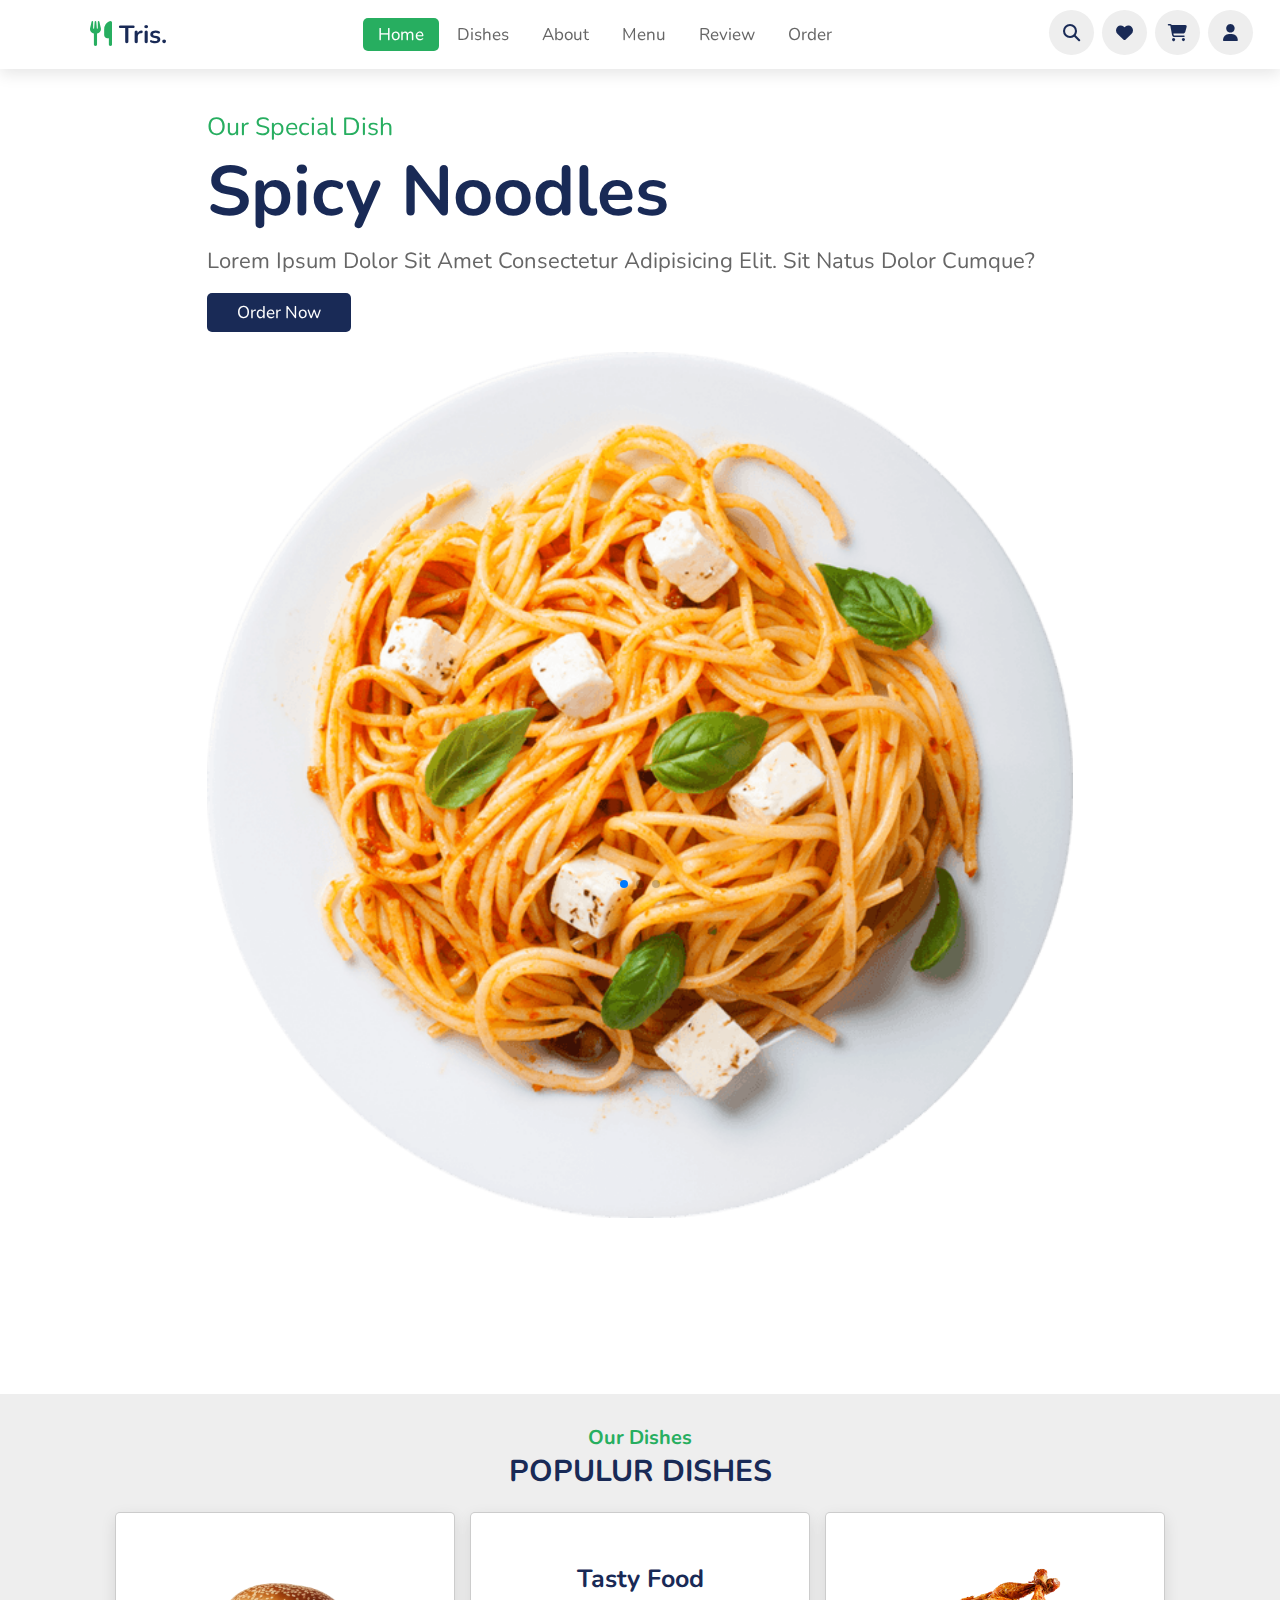
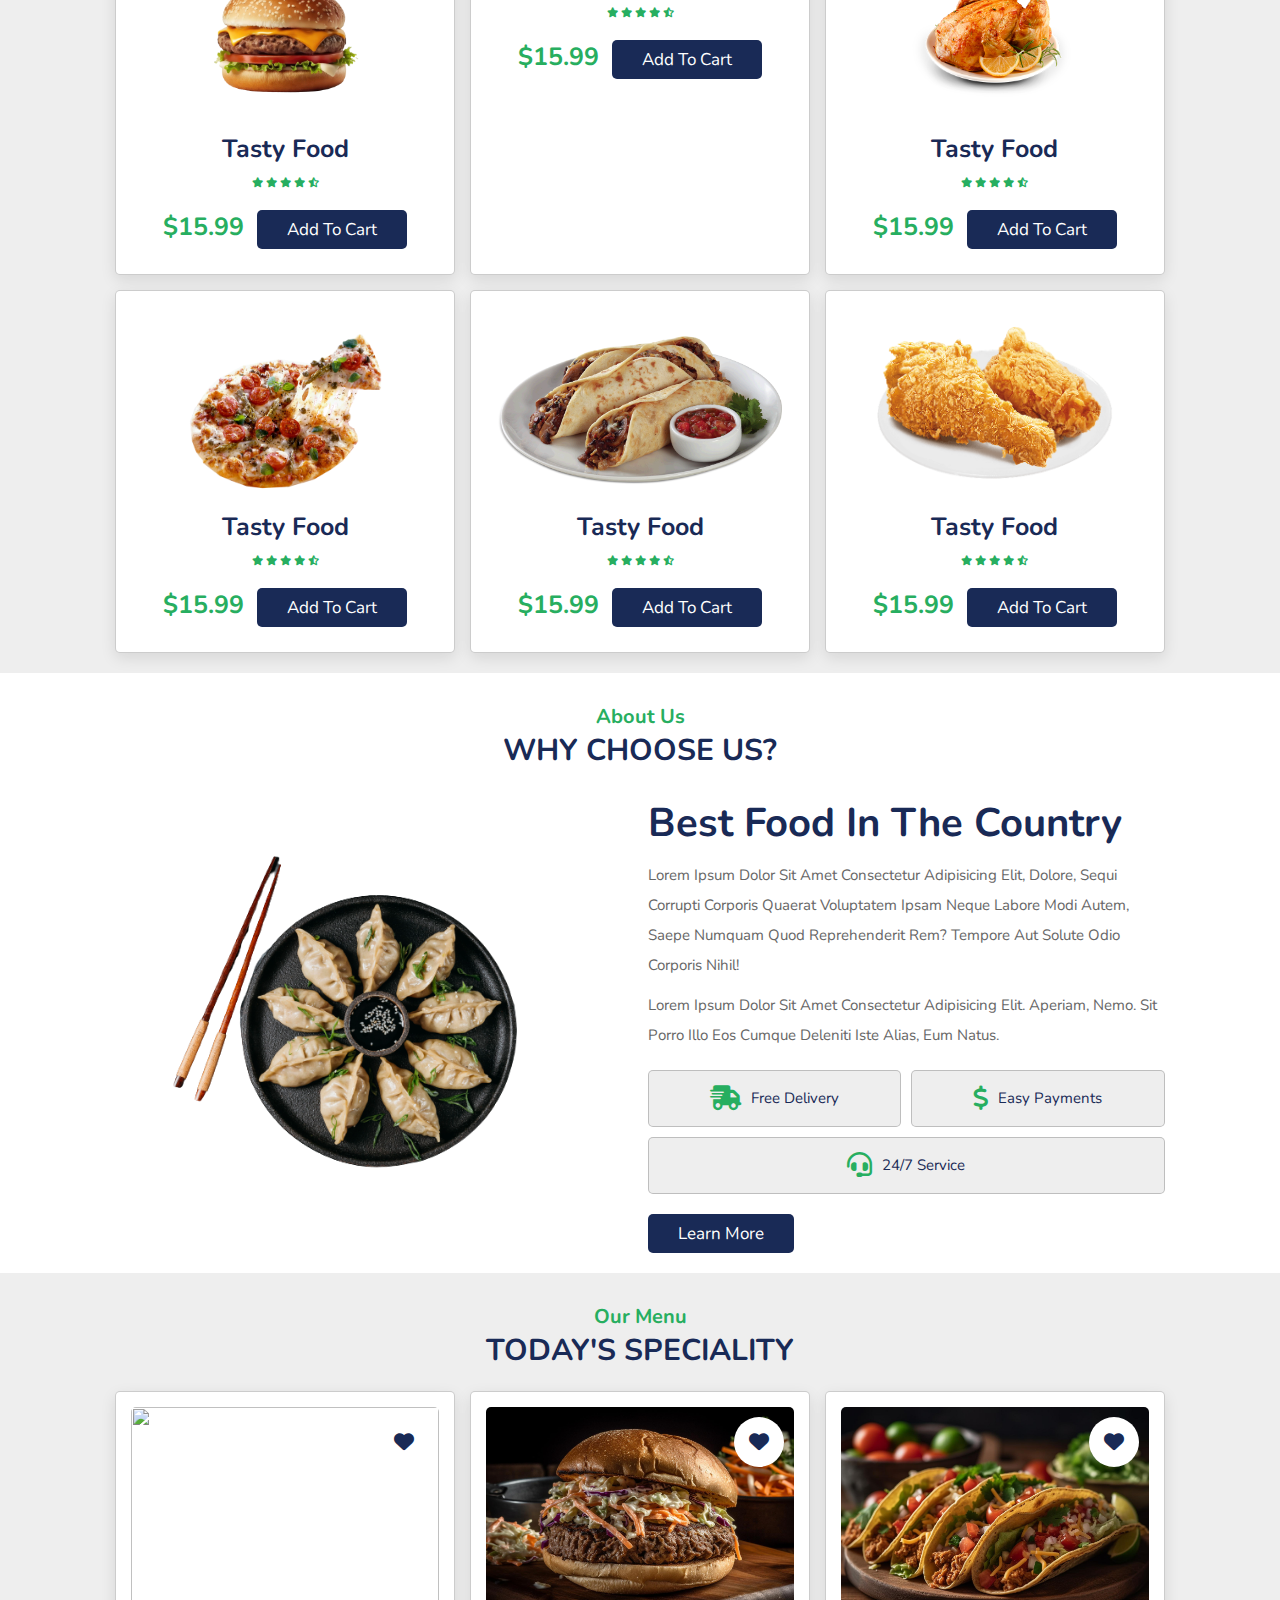
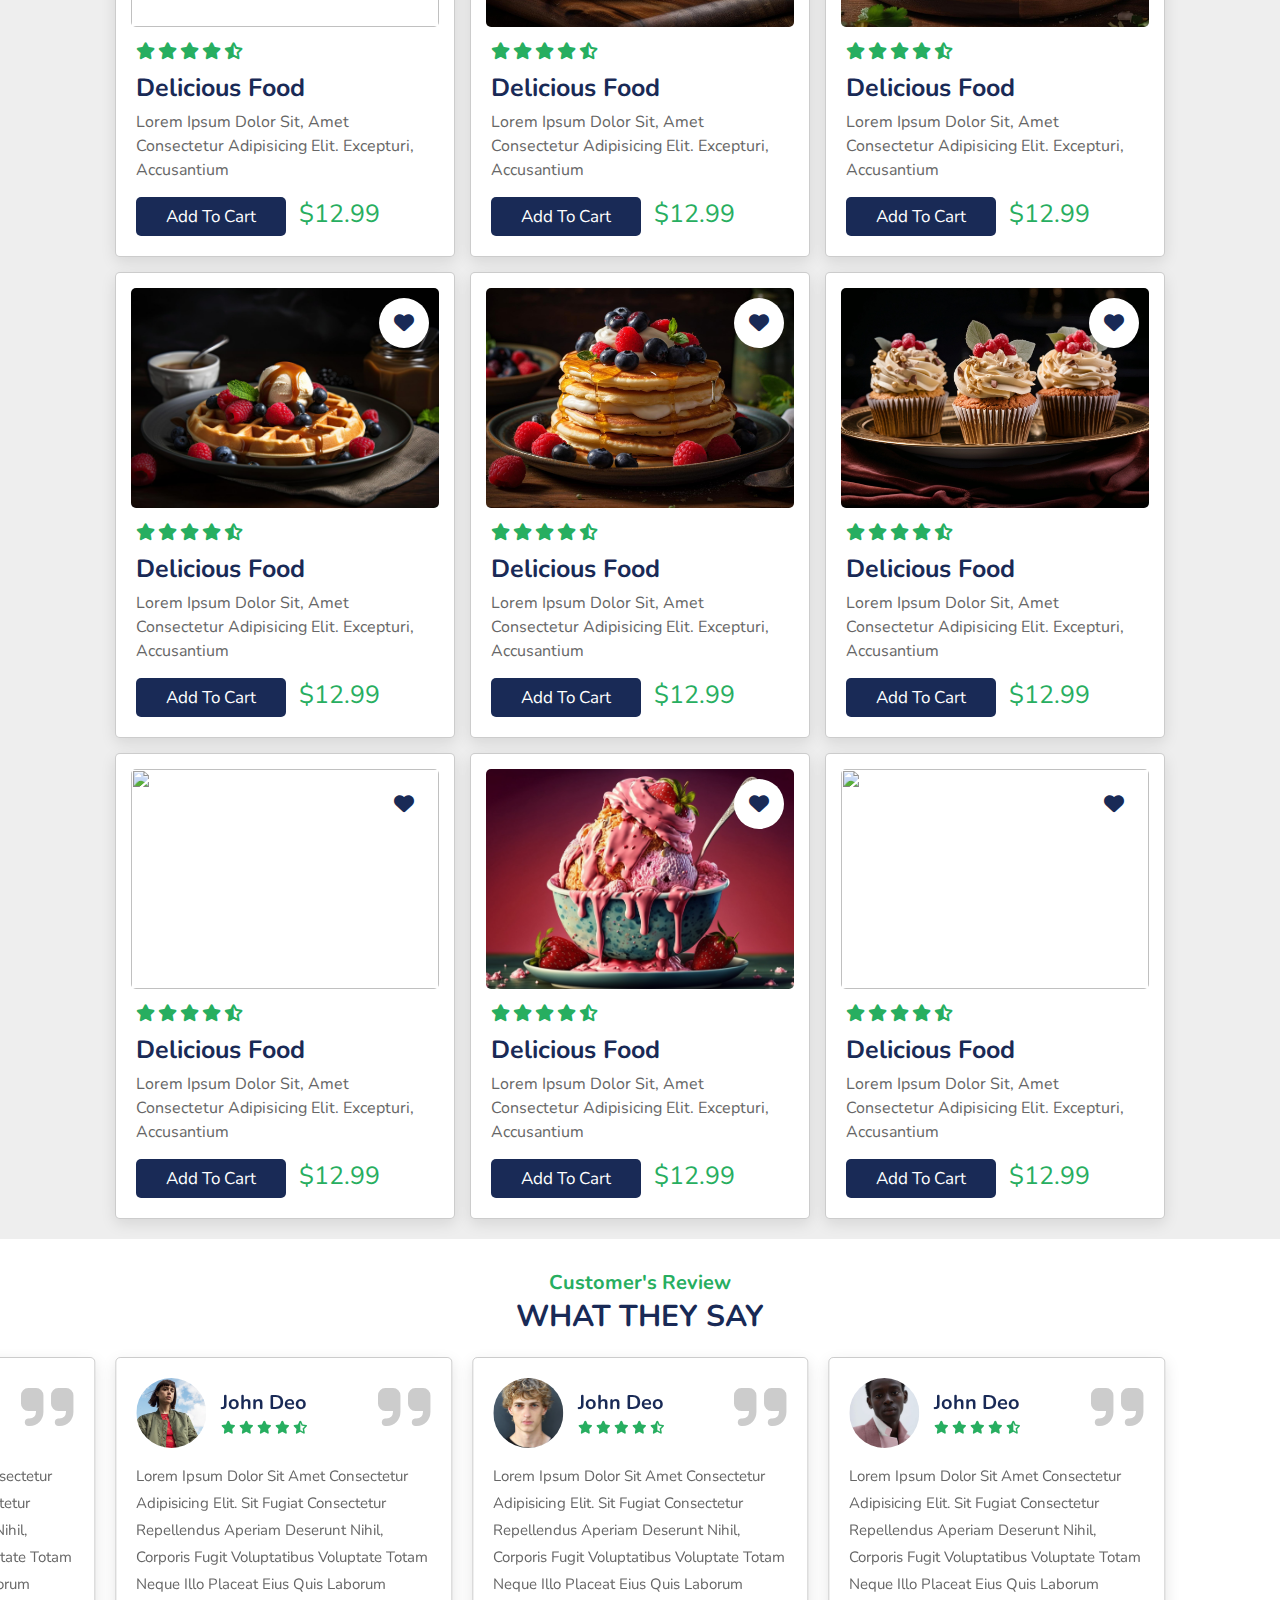
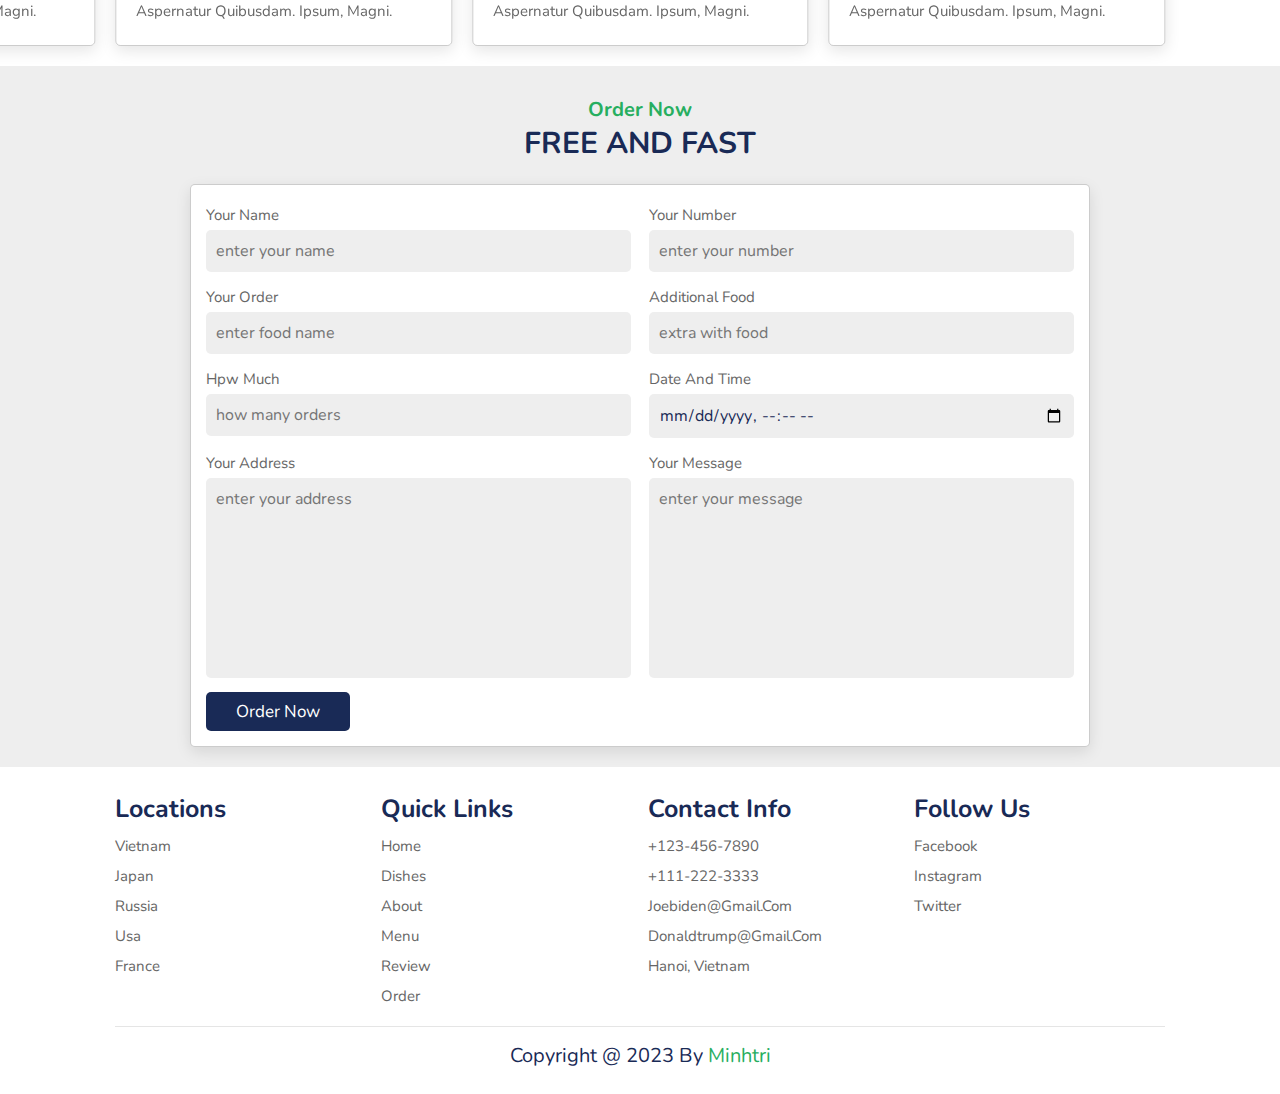
==== commit 86c4e3fc: "spck" ====
--- a/index.html
+++ b/index.html
@@ -12,7 +12,7 @@
 
 <body>
     <header class="header">
-        <a href="#" class="logo"><i class="fas fa-utensils"></i> tris.</a>
+        <a href="#home" class="logo"><i class="fas fa-utensils"></i> tris.</a>
         <nav class="navbar">
             <a class="active" href="#home">home</a>
             <a href="#dishes">dishes</a>
@@ -25,7 +25,11 @@
             <i class="fas fa-bars" id="menu-bars"></i>
             <i class="fas fa-search" id="search-icon"></i>
             <a href="#" class="fas fa-heart"></a>
-            <a href="./login.html" class="fas fa-shopping-cart"></a>
+            <a href="./signup.html" class="fas fa-shopping-cart"></a>
+            <a href="./signup.html" class="fa-solid fa-user"></a>
+            <a href="./signup.html" class="box-welcome">
+                <h1 id="welcome-text" class="wct"> </h1>
+            </a>
         </div>
 
     </header>
@@ -582,6 +586,7 @@
 
     <script src="https://cdn.jsdelivr.net/npm/swiper@10/swiper-bundle.min.js"></script>
     <script src="/js/main.js"></script>
+    <script type="module" src="./firebase/displayname.js"></script>
 </body>
 
 </html>--- a/styles/index.css
+++ b/styles/index.css
@@ -74,6 +74,7 @@
     align-items: center;
     justify-content: space-between;
     padding: 1rem 7%;
+    padding-right: 1%;
     position: fixed;
     top: 0;
     left: 0;
@@ -106,6 +107,11 @@
     background: var(--green);
 }
 
+.wct {
+    display: inline-block;
+    padding-left: 6px;
+}
+
 .header .icons i,
 .header .icons a {
     cursor: pointer;
@@ -129,6 +135,15 @@
 
 header .icons #menu-bars {
     display: none;
+}
+
+.box-welcome {
+    background: none !important;
+    font-size: 1rem !important;
+}
+
+.box-welcome:hover {
+    color: var(--green) !important;
 }
 
 #search-form {
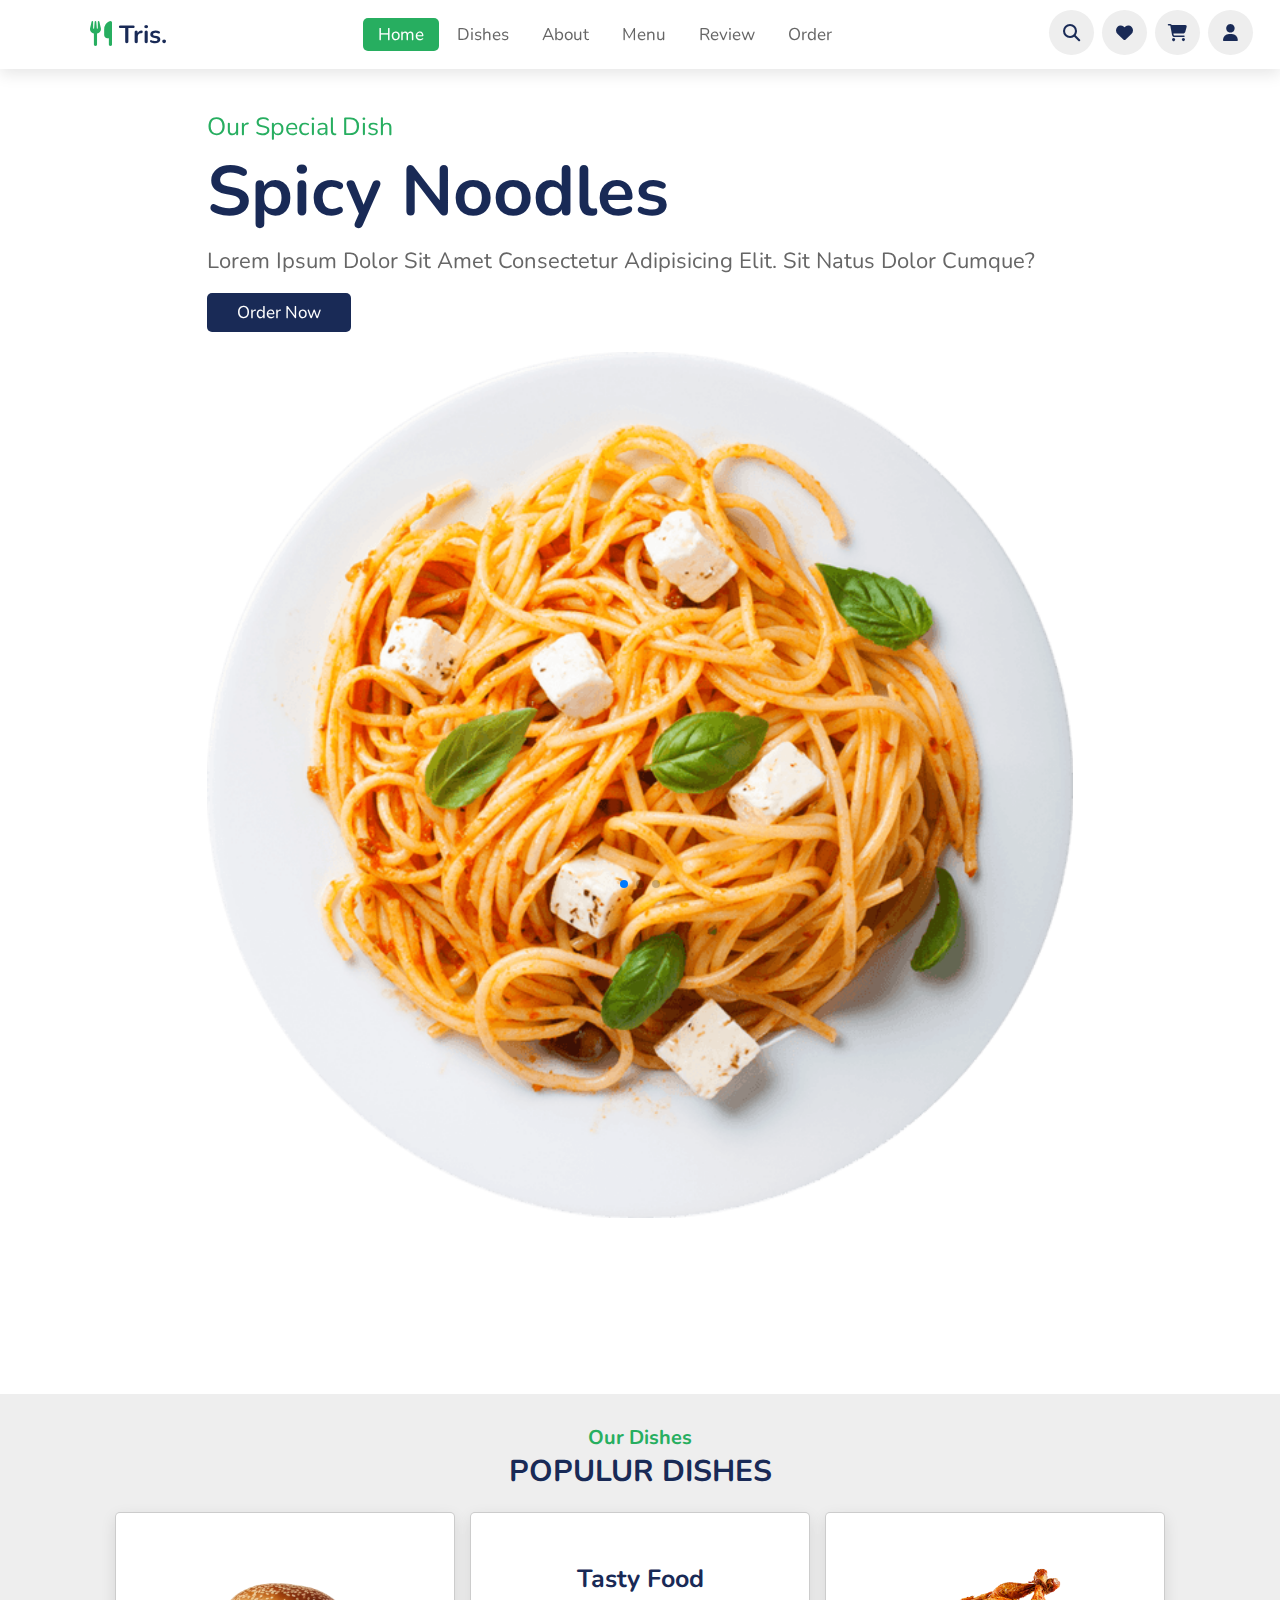
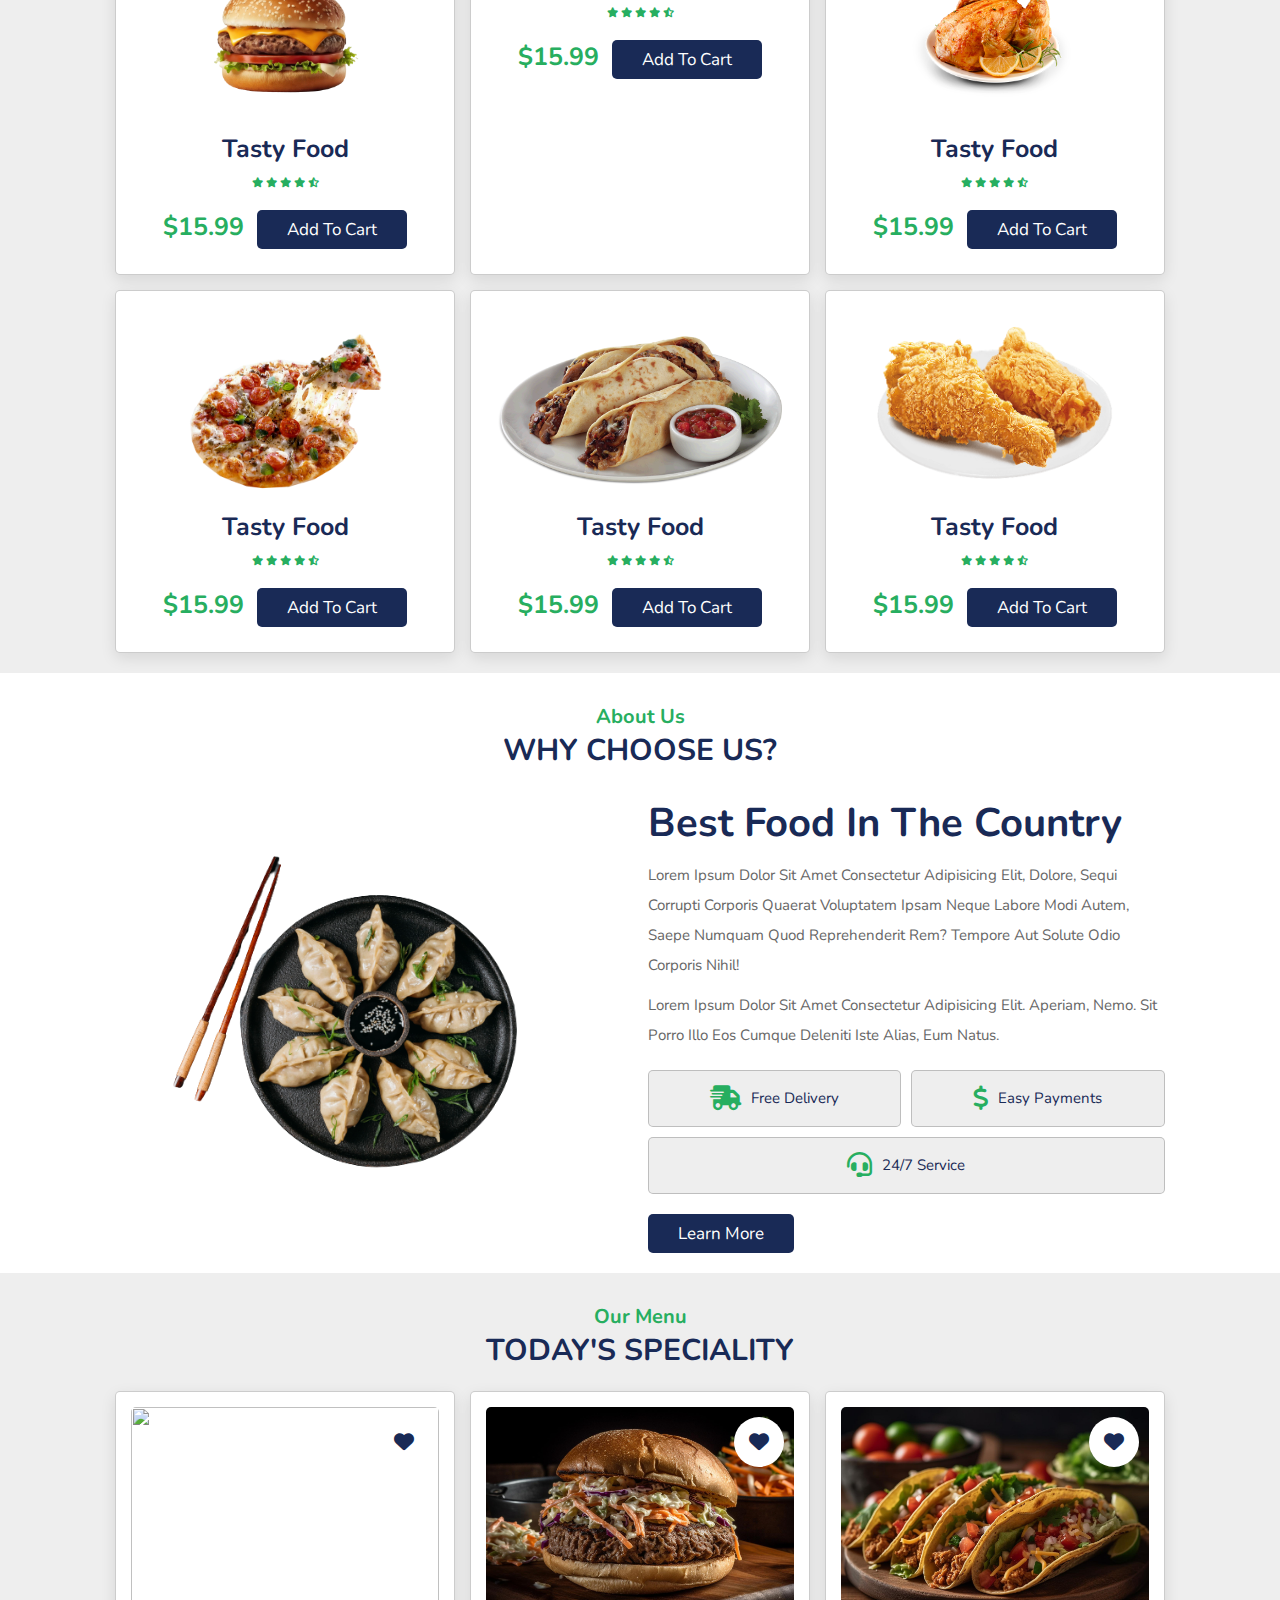
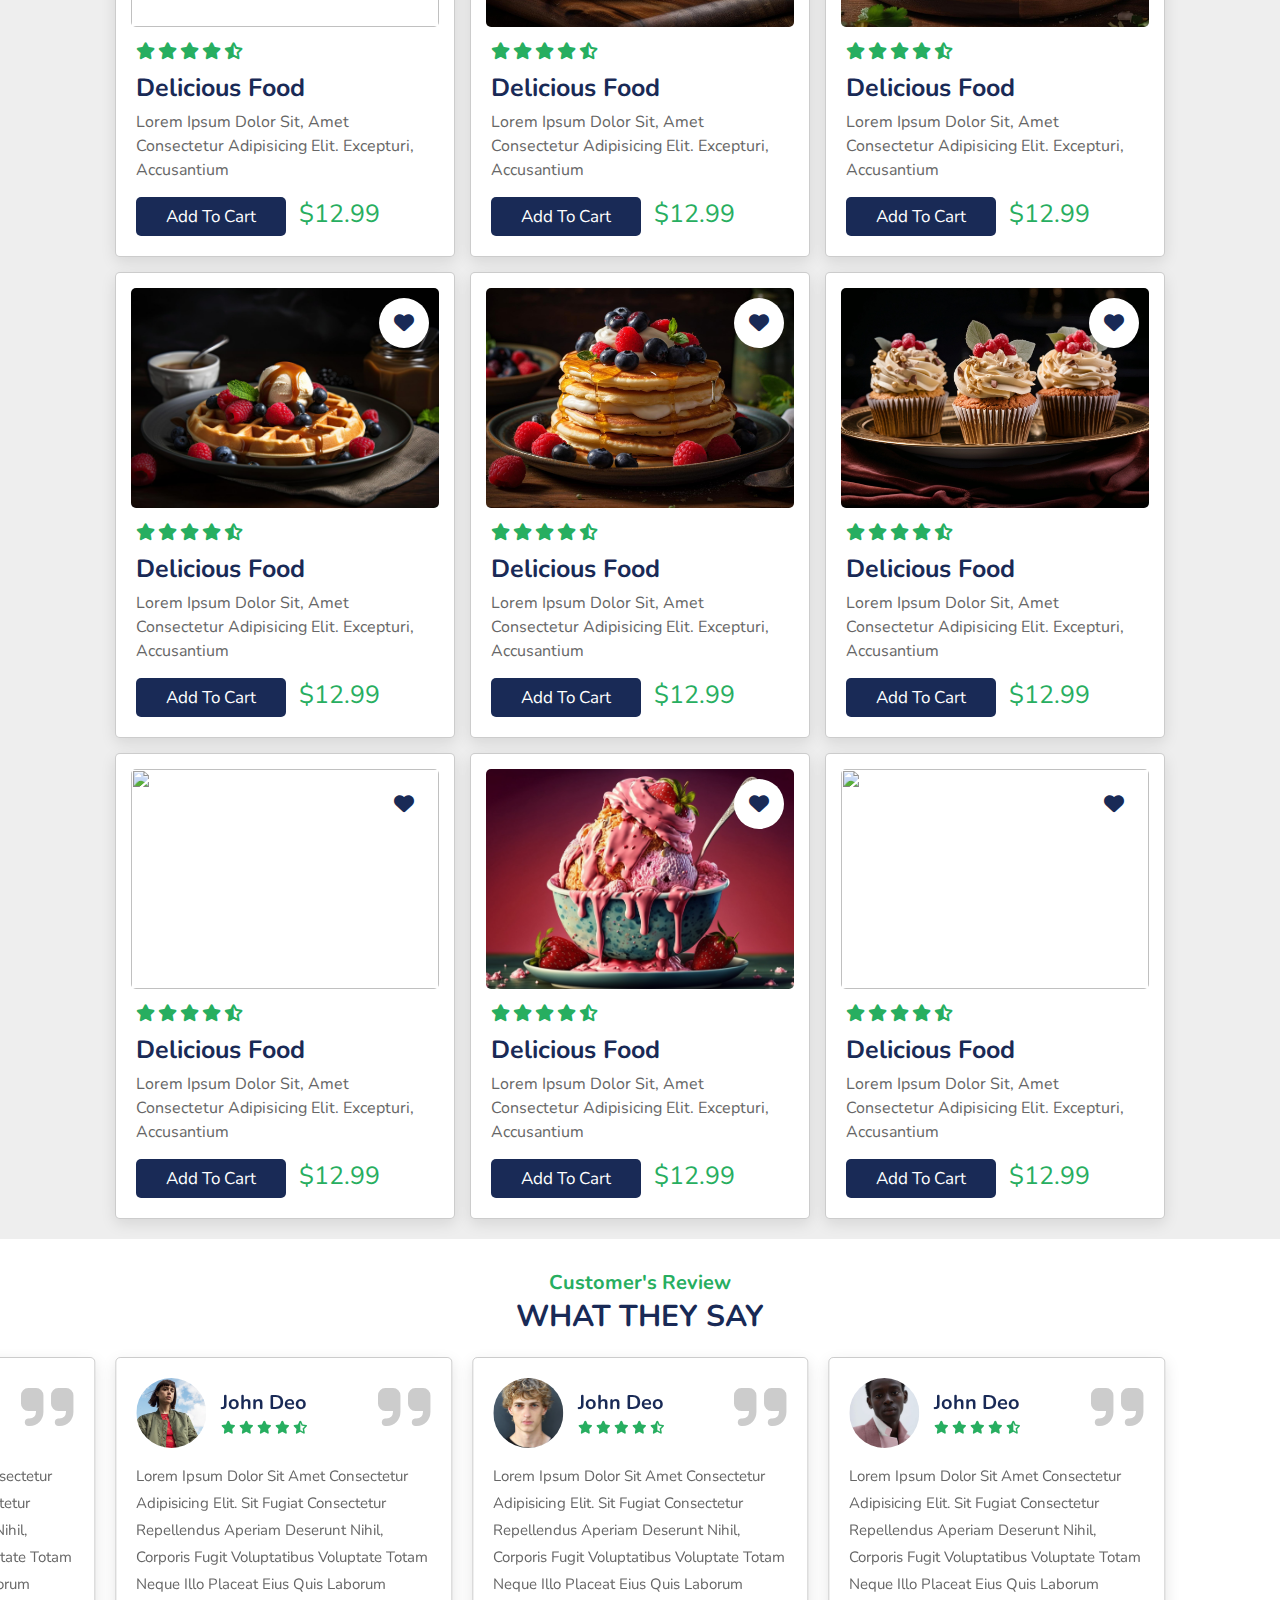
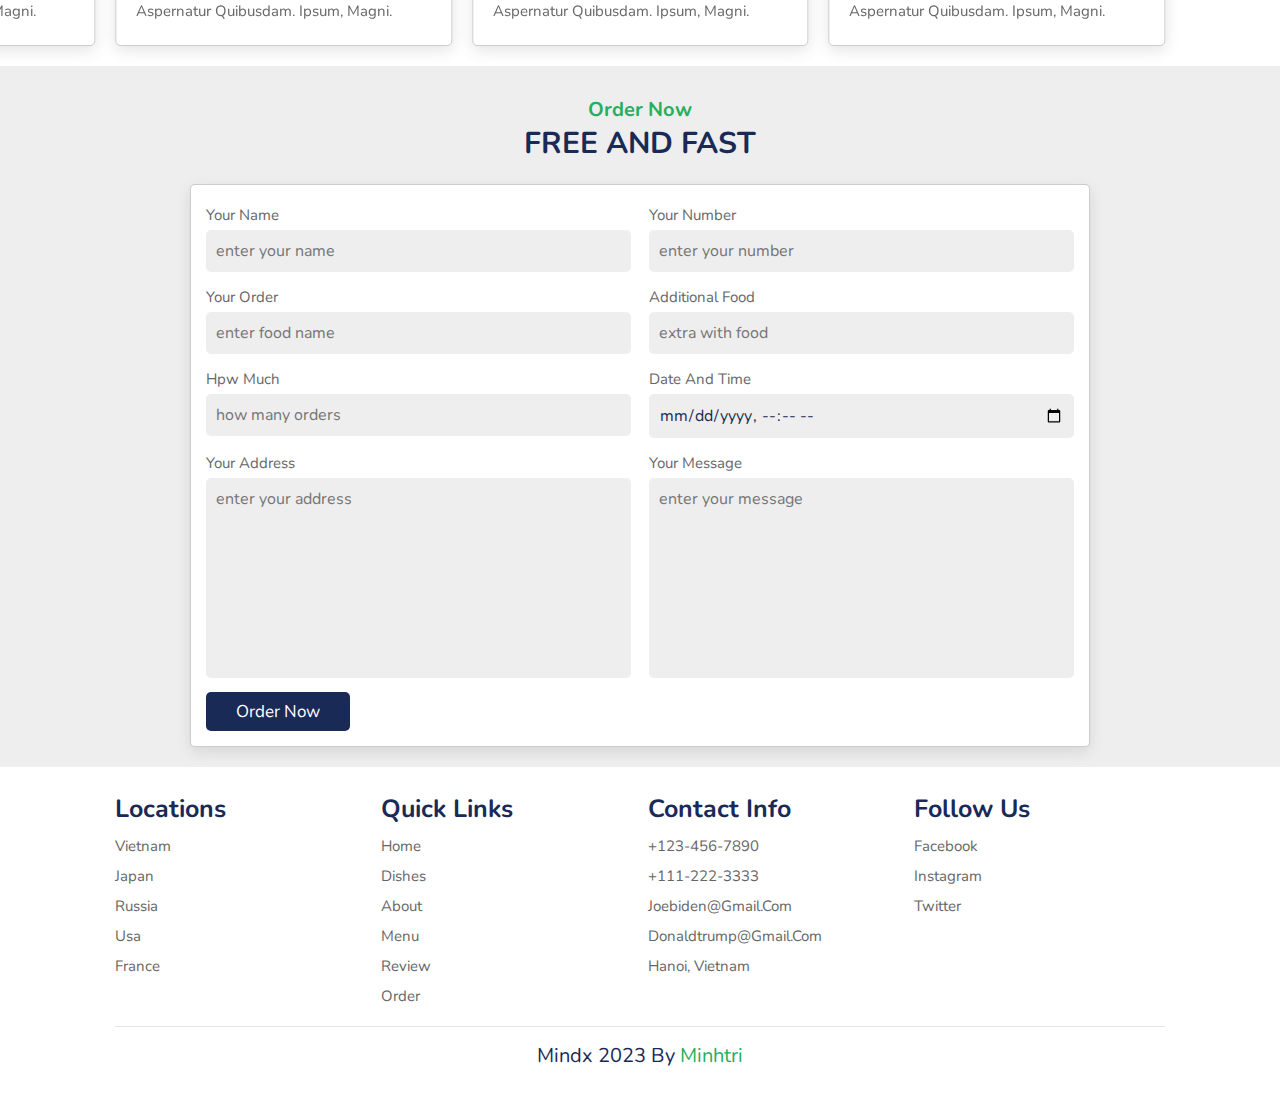
==== commit ab7b81fd: "spck" ====
--- a/index.html
+++ b/index.html
@@ -231,7 +231,7 @@
                     <p>lorem ipsum dolor sit, amet consectetur adipisicing elit. excepturi,
                         accusantium
                     </p>
-                    <a href="#" class="btn">add to cart</a>
+                    <a href="/html/menu.html" class="btn">add to cart</a>
                     <span class="price">$12.99</span>
                 </div>
             </div>
@@ -252,7 +252,7 @@
                     <p>lorem ipsum dolor sit, amet consectetur adipisicing elit. excepturi,
                         accusantium
                     </p>
-                    <a href="#" class="btn">add to cart</a>
+                    <a href="/html/menu.html" class="btn">add to cart</a>
                     <span class="price">$12.99</span>
                 </div>
             </div>
@@ -273,7 +273,7 @@
                     <p>lorem ipsum dolor sit, amet consectetur adipisicing elit. excepturi,
                         accusantium
                     </p>
-                    <a href="#" class="btn">add to cart</a>
+                    <a href="/html/menu.html" class="btn">add to cart</a>
                     <span class="price">$12.99</span>
                 </div>
             </div>
@@ -294,7 +294,7 @@
                     <p>lorem ipsum dolor sit, amet consectetur adipisicing elit. excepturi,
                         accusantium
                     </p>
-                    <a href="#" class="btn">add to cart</a>
+                    <a href="/html/menu.html" class="btn">add to cart</a>
                     <span class="price">$12.99</span>
                 </div>
             </div>
@@ -315,7 +315,7 @@
                     <p>lorem ipsum dolor sit, amet consectetur adipisicing elit. excepturi,
                         accusantium
                     </p>
-                    <a href="#" class="btn">add to cart</a>
+                    <a href="/html/menu.html" class="btn">add to cart</a>
                     <span class="price">$12.99</span>
                 </div>
             </div>
@@ -336,7 +336,7 @@
                     <p>lorem ipsum dolor sit, amet consectetur adipisicing elit. excepturi,
                         accusantium
                     </p>
-                    <a href="#" class="btn">add to cart</a>
+                    <a href="/html/menu.html" class="btn">add to cart</a>
                     <span class="price">$12.99</span>
                 </div>
             </div>
@@ -357,7 +357,7 @@
                     <p>lorem ipsum dolor sit, amet consectetur adipisicing elit. excepturi,
                         accusantium
                     </p>
-                    <a href="#" class="btn">add to cart</a>
+                    <a href="/html/menu.html" class="btn">add to cart</a>
                     <span class="price">$12.99</span>
                 </div>
             </div>
@@ -378,7 +378,7 @@
                     <p>lorem ipsum dolor sit, amet consectetur adipisicing elit. excepturi,
                         accusantium
                     </p>
-                    <a href="#" class="btn">add to cart</a>
+                    <a href="/html/menu.html" class="btn">add to cart</a>
                     <span class="price">$12.99</span>
                 </div>
             </div>
@@ -399,7 +399,7 @@
                     <p>lorem ipsum dolor sit, amet consectetur adipisicing elit. excepturi,
                         accusantium
                     </p>
-                    <a href="#" class="btn">add to cart</a>
+                    <a href="/html/menu.html" class="btn">add to cart</a>
                     <span class="price">$12.99</span>
                 </div>
             </div>
@@ -578,7 +578,7 @@
                 <a href="#">twitter</a>
             </div>
         </div>
-        <div class="credit"> copyright @ 2023 by <span>minhtri</span> </div>
+        <div class="credit"> mindx 2023 by <span>minhtri</span> </div>
     </section>
 
 
@@ -586,7 +586,6 @@
 
     <script src="https://cdn.jsdelivr.net/npm/swiper@10/swiper-bundle.min.js"></script>
     <script src="/js/main.js"></script>
-    <script type="module" src="./firebase/displayname.js"></script>
 </body>
 
 </html>